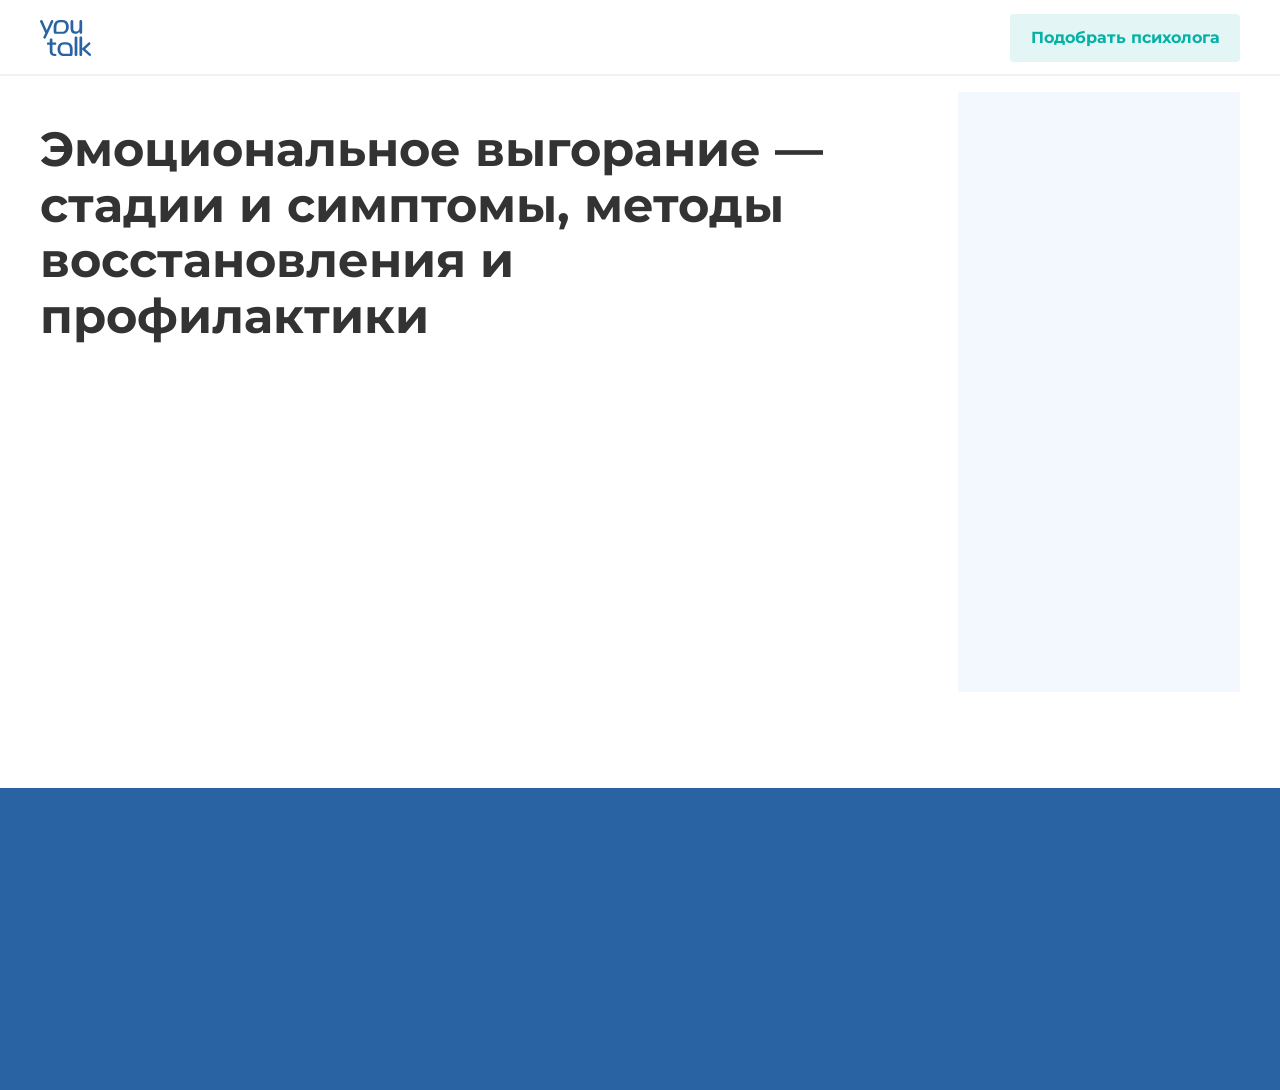
==== article.html @ 7fd9b262 "Готовая адаптивная верстка страницы блога" ====
<!DOCTYPE html>
<html lang="ru">
<head>
    <meta charset="UTF-8">
    <meta name="viewport" content="width=device-width, initial-scale=1.0">
    <title>YouTalk — Статья</title>

    <link rel="preconnect" href="https://fonts.googleapis.com">
    <link rel="preconnect" href="https://fonts.gstatic.com" crossorigin>
    <link href="https://fonts.googleapis.com/css2?family=Montserrat:wght@400;500;600;700;800&display=swap" rel="stylesheet">
    
    <link rel="stylesheet" href="css/style.css">
</head>
<body>
    <header class="header">
        <div class="container header__container">
            <a class="header__logo" href="#">
                <img class="header__logo-image" src="icons/logo.svg">
            </a>

            <nav class="header__nav" aria-label="Основная навигация">
                <!-- Навигация будет позже -->
            </nav>

            <button class="header__button" type="button">
                Подобрать психолога
            </button>
        </div>
    </header>

    <main class="main">
        <div class="container article-page">
            <article class="article">
                <nav class="breadcrumbs" aria-label="Хлебные крошки">
                    <!-- Хлебные крошки будут позже -->
                </nav>

                <h1 class="article__title">
                    Эмоциональное выгорание — стадии и симптомы, методы восстановления и профилактики
                </h1>

                <!-- Основной текст статьи будет позже -->
            </article>

            <aside class="sidebar">
                <!-- Боковые карточки будут позже -->
            </aside>
        </div>
    </main>

    <footer class="footer">
        <div class="container footer__container">
            <!-- Footer будет позже -->
        </div>
    </footer>
</body>
</html>
---- css/style.css ----
* {
    box-sizing: border-box;
}

body {
    margin: 0;
    font-family: "Montserrat", Arial, sans-serif;
    color: #333333;
    background-color: #ffffff;
}

a {
    color: inherit;
    text-decoration: none;
}

button {
    font-family: inherit;
}

.container {
    max-width: 1264px;
    margin: 0 auto;
    padding: 0 32px;
}

.header {
    background-color: #ffffff;
    box-shadow: inset 0 -2px 0 #eff2f2;
}

.header__container {
    min-height: 76px;
    display: flex;
    align-items: center;
    gap: 51px;
}

.header__logo {
    display: flex;
    align-items: center;
    flex-shrink: 0;
}

.header__logo-image {
    display: block;
    width: 51px;
    height: 36px;
}

.header__nav {
    flex-grow: 1;
}

.header__menu {
    display: flex;
    align-items: center;
    gap: 30px;
    margin: 0;
    padding: 0;
    list-style: none;
}

.header__menu-link {
    font-size: 14px;
    font-weight: 500;
    line-height: 1.14;
    color: #333333;
}

.header__menu-link:hover {
    color: #03b2a5;
}

.header__menu-link:focus-visible {
    outline: 2px solid #03b2a5;
    outline-offset: 4px;
}

.header__menu-link--dropdown::after {
    content: "";
    display: inline-block;
    width: 14px;
    height: 14px;
    margin-left: 4px;
    vertical-align: middle;
    background-image: url("../icons/arrow-down.svg");
    background-repeat: no-repeat;
    background-position: center;
    background-size: contain;
}

.header__button {
    width: 230px;
    height: 48px;
    padding: 14px 20px;
    border: none;
    border-radius: 4px;

    font-size: 16px;
    font-weight: 700;
    line-height: 1.25;

    color: #03b2a5;
    background-color: #e3f5f5;
    cursor: pointer;
    flex-shrink: 0;
}

.header__button:hover {
    background-color: #d6f2f2;
}

.header__button:focus-visible {
    outline: 2px solid #03b2a5;
    outline-offset: 4px;
}

.breadcrumbs {
    margin-bottom: 30px;
}

.breadcrumbs__list {
    display: flex;
    align-items: center;
    gap: 8px;
    margin: 0;
    padding: 0;
    list-style: none;
}

.breadcrumbs__item {
    display: flex;
    align-items: center;
    gap: 8px;
}

.breadcrumbs__item:not(:last-child)::after {
    content: "";
    display: inline-block;
    width: 16px;
    height: 16px;
    background-image: url("../icons/chevron-right.svg");
    background-repeat: no-repeat;
    background-position: center;
    background-size: contain;
}

.breadcrumbs__link,
.breadcrumbs__current {
    font-size: 12px;
    font-weight: 400;
    line-height: 18px;
    letter-spacing: 0.25px;
    color: rgba(51, 51, 51, 0.7);
}

.blog {
    padding-top: 16px;
    padding-bottom: 96px;
}

.blog__title {
    margin: 0 0 32px;
    font-size: 48px;
    font-weight: 700;
    line-height: 56px;
    color: #333333;
}

.blog__filters {
    display: flex;
    flex-wrap: wrap;
    gap: 8px;
    margin-bottom: 24px;
}

.blog__filter {
    display: inline-flex;
    align-items: center;
    gap: 4px;

    min-height: 32px;
    padding: 6px 8px;
    border: 1px solid #c1c5cd;
    border-radius: 24px;

    font-size: 14px;
    font-weight: 600;
    line-height: 20px;

    color: #333333;
    background-color: #ffffff;
    cursor: pointer;
}

.blog__filter-icon {
    display: block;
    width: 20px;
    height: 20px;
    flex-shrink: 0;
}

.blog__filter:hover {
    border-color: #03b2a5;
}

.blog__filter:focus-visible {
    outline: 2px solid #03b2a5;
    outline-offset: 2px;
}

.blog__filter--active {
    border-color:  #16c8bb;
    box-shadow: inset 0 0 0 1px #16c8bb;
}

.blog__grid {
    display: grid;
    grid-template-columns: repeat(6, 1fr);
    gap: 24px;
}

.article-card {
    display: flex;
    flex-direction: column;
    overflow: hidden;

    border: 1px solid #dedede;
    border-radius: 16px;

    background-color: #ffffff;
}

.article-card--large {
    grid-column: span 3;
    min-height: 499px;
}

.article-card--small {
    grid-column: span 2;
    min-height: 475px;
}

.article-card__image-wrapper {
    position: relative;
    height: 260px;
    overflow: hidden;
}

.article-card__image {
    display: block;
    width: 100%;
    height: 100%;
    object-fit: cover;
}

.article-card__tags {
    position: absolute;
    top: 8px;
    left: 8px;

    display: flex;
    flex-direction: column;
    align-items: flex-start;
    gap: 8px;
}

.article-card__tag {
    display: inline-flex;
    align-items: center;
    gap: 4px;

    min-height: 32px;
    padding: 6px 8px;
    border: 1px solid #c1c5cd;
    border-radius: 24px;

    font-size: 14px;
    font-weight: 600;
    line-height: 20px;

    color: #333333;
    background-color: rgba(255,255,255,0.7);
}

.article-card__tag:hover {
    border-color: #03b2a5;
}

.article-card__tag:focus-visible {
    outline: 2px solid #03b2a5;
    outline-offset: 2px;
}

.article-card__tag-icon {
    display: block;
    width: 20px;
    height: 20px;
    flex-shrink: 0;
}

.article-card__content {
    display: flex;
    flex-direction: column;
    flex-grow: 1;
    gap: 4px;
    padding: 16px;
}

.article-card__title,
.article-card__author,
.article-card__description {
    margin: 0;
}

.article-card__title {
    font-size: 18px;
    font-weight: 700;
    line-height: 26px;
    letter-spacing: 0;
    color: #333333;
}

.article-card__author {
    font-size: 12px;
    font-weight: 400;
    line-height: 18px;
    letter-spacing: 0.25px;
    color: #494949;
}

.article-card__author-name {
    font-weight: 400;
    letter-spacing: 0.25px;

    color: #494949;
}

.article-card__description {
    font-size: 14px;
    font-weight: 400;
    line-height: 20px;
    letter-spacing: 0;
    color: #333333;
}


.article-card__date {
    margin-top: auto;

    font-size: 12px;
    font-weight: 400;
    line-height: 18px;
    letter-spacing: 0.25px;

    color: #868686;
}

.blog__more-button {
    display: block;
    width: 182px;
    min-height: 48px;
    margin: 56px auto 0;
    padding: 12px 16px;
    border: none;
    border-radius: 4px;

    font-size: 16px;
    font-weight: 700;
    line-height: 24px;

    color: #ffffff;
    background-color: #35b3a9;
    cursor: pointer;
}

.visually-hidden {
    position: absolute;
    width: 1px;
    height: 1px;
    margin: -1px;
    padding: 0;
    overflow: hidden;
    border: 0;
    clip: rect(0 0 0 0);
}

.article-page {
    display: grid;
    grid-template-columns: 1fr 282px;
    gap: 48px;
    padding-top: 16px;
    padding-bottom: 96px;
}

.article__title {
    margin: 30px 0 16px;
    font-size: 48px;
    line-height: 1.16;
}

.sidebar {
    min-height: 600px;
    background-color: #f3f7fe;
}

.footer {
    min-height: 302px;
    background-color: #2963a3;
}

.footer__container {
    padding-top: 40px;
    padding-bottom: 17px;
}

.footer__top {
    display: flex;
    justify-content: space-between;
    align-items: flex-start;

    padding-bottom: 24px;
    border-bottom: 1px solid rgba(157, 157, 157, 0.3);
}

.footer__nav {
    display: grid;
    grid-template-columns: repeat(2, 111px);
    gap: 93px;
    width: 310px;
}

.footer__subscribe {
    width: 486px;
}

.footer__social {
    width: 221px;
    min-height: 122px;
}

.footer__participant {
    display: inline-flex;
    margin-bottom: 40px;
}

.footer__participant-logo {
    display: block;
    width: 221px;
    height: auto;
}

.footer__social-list {
    display: flex;
    align-items: center;
    gap: 16px;

    margin: 0;
    padding: 0;
    list-style: none;
}

.footer__social-link {
    display: flex;
    align-items: center;
    justify-content: center;

    width: 32px;
    height: 32px;
}

.footer__social-link:hover {
    opacity: 0.8;
}

.footer__social-link:focus-visible {
    outline: 2px solid #ffffff;
    outline-offset: 4px;
}

.footer__social-icon {
    display: block;
    width: 32px;
    height: 32px;
}

.footer__menu {
    display: flex;
    flex-direction: column;
    gap: 16px;
    margin: 0;
    padding: 0;
    list-style: none;
}

.footer__menu-link {
    font-size: 16px;
    font-weight: 700;
    line-height: 24px;
    letter-spacing: 0;
    color: #ffffff;
}

.footer__menu-link:hover {
    opacity: 0.8;
}

.footer__subscribe-title {
    max-width: 356px;
    margin: 0 0 8px;

    font-size: 18px;
    font-weight: 700;
    line-height: 26px;
    letter-spacing: 0;

    color: #ffffff;
}

.footer__form {
    display: flex;
    width: 384px;
    margin-bottom: 8px;
}

.footer__input {
    width: 320px;
    height: 48px;
    padding: 14px 16px;
    border: none;
    border-radius: 4px 0 0 4px;

    font-size: 14px;
    font-weight: 400;
    line-height: 20px;

    color: #333333;
    background-color: #ffffff;
}

.footer__input::placeholder {
    color: #9d9d9d;
}

.footer__submit {
    width: 64px;
    height: 48px;
    border: none;
    border-radius: 0 4px 4px 0;

    background-color: #16c8bb;
    background-image: url("../icons/arrow-right.svg");
    background-repeat: no-repeat;
    background-position: center;

    cursor: pointer;
}

.footer__agreement {
    max-width: 486px;
    margin: 0;

    font-size: 12px;
    font-weight: 400;
    line-height: 18px;
    letter-spacing: 0.25px;

    color: rgba(255, 255, 255, 0.7);
}

.footer__bottom {
    display: flex;
    align-items: center;
    gap: 48px;
    padding-top: 16px;
}

.footer__copyright,
.footer__bottom-link {
    margin: 0;

    font-size: 14px;
    font-weight: 400;
    line-height: 20px;
    letter-spacing: 0px;

    color: #FFFFFF;
}

.header__burger {
    display: none;
    width: 40px;
    height: 40px;
    padding: 8px;
    border: none;
    background-color: transparent;
    cursor: pointer;
}

.header__burger-line {
    display: block;
    width: 18px;
    height: 2px;
    margin: 4px auto;
    border-radius: 2px;
    background-color: #03b2a5;
}

@media (max-width: 1024px) {
    .container {
        max-width: 1024px;
    }

    .header__container {
        gap: 32px;
    }

    .header__menu {
        gap: 16px;
    }

    .blog__grid {
        grid-template-columns: repeat(6, minmax(0, 1fr));
    }

    .footer__top {
        justify-content: flex-start;
        gap: 21px;
    }

    .footer__nav {
        width: 247px;
        grid-template-columns: repeat(2, auto);
        gap: 30px;
    }

    .footer__subscribe {
        width: 450px;
    }

    .footer__social {
        width: 221px;
        flex-shrink: 0;
    }
}

@media (max-width: 960px) {
    .container {
        max-width: 768px;
        padding: 0 20px;
    }

    .header__container {
        justify-content: space-between;
    }

    .header__nav,
    .header__button {
        display: none;
    }

    .header__burger {
        display: block;
    }

    .blog {
        padding-bottom: 60px;
    }

    .blog__grid {
        grid-template-columns: repeat(2, minmax(0, 1fr));
    }

    .article-card--large {
        grid-column: span 2;
        min-height: 627px;
    }

    .article-card--large .article-card__image-wrapper {
        height: 404px;
    }

    .article-card--small {
        grid-column: span 1;
        min-height: 446px;
    }

    .article-card--small .article-card__image-wrapper {
        height: 206px;
    }

    .footer__top {
        flex-wrap: wrap;
        justify-content: flex-start;
        gap: 26px 31px;
    }

    .footer__nav {
        width: 247px;
        grid-template-columns: repeat(2, 111px);
        gap: 25px;
    }

    .footer__subscribe {
        width: 450px;
    }

    .footer__social {
        width: 221px;
    }
}

@media (max-width: 414px) {
    .container {
        max-width: 414px;
        padding: 0 20px;
    }

    .header__container {
        min-height: 72px;
    }

    .header__logo-image {
        width: 48px;
        height: auto;
    }

    .blog {
        padding-top: 16px;
        padding-bottom: 59px;
    }

    .breadcrumbs {
        margin-bottom: 32px;
    }

    .blog__title {
        margin-bottom: 24px;
        font-size: 32px;
        line-height: 40px;
    }

    .blog__filters {
        flex-wrap: nowrap;
        overflow-x: auto;
        gap: 8px;
        margin-right: -20px;
        margin-bottom: 16px;
        padding-bottom: 8px;
    }

    .blog__filter {
        flex-shrink: 0;
    }

    .blog__grid {
        grid-template-columns: 1fr;
        gap: 16px;
    }

    .article-card--large,
    .article-card--small {
        grid-column: auto;
        min-height: auto;
    }

    .article-card__image-wrapper,
    .article-card--large .article-card__image-wrapper,
    .article-card--small .article-card__image-wrapper {
        height: 206px;
    }

    .blog__more-button {
        margin-top: 28px;
    }

    .footer__container {
        padding-top: 35px;
        padding-bottom: 37px;
    }

    .footer__top {
        flex-direction: column;
        flex-wrap: nowrap;
        gap: 23px;
        padding-bottom: 20px;
    }

    .footer__nav {
        width: 100%;
        grid-template-columns: repeat(2, 111px);
        gap: 16px 72px;
    }

    .footer__subscribe {
        width: 100%;
    }

    .footer__subscribe-title {
        max-width: 100%;
    }

    .footer__form {
        width: 100%;
    }

    .footer__input {
        width: calc(100% - 64px);
    }

    .footer__social {
        width: 221px;
    }

    .footer__bottom {
        flex-direction: column;
        align-items: flex-start;
        gap: 20px;
        padding-top: 20px;
    }
}

@media (max-width: 320px) {
    .container {
        max-width: 320px;
        padding: 0 16px;
    }

    .header__container {
        min-height: 56px;
    }

    .header__logo-image {
        width: 48px;
    }

    .blog {
        padding-top: 16px;
        padding-bottom: 59px;
    }

    .breadcrumbs {
        margin-bottom: 24px;
    }

    .blog__title {
        margin-bottom: 24px;
        font-size: 24px;
        line-height: 32px;
    }

    .blog__filters {
        margin-right: -16px;
        margin-bottom: 16px;
    }

    .blog__grid {
        gap: 16px;
    }

    .article-card__content {
        padding: 16px;
    }

    .article-card__title {
        font-size: 18px;
        line-height: 26px;
    }

    .footer__container {
        padding-top: 35px;
        padding-bottom: 37px;
    }

    .footer__nav {
        grid-template-columns: repeat(2, 111px);
        gap: 16px 34px;
    }

    .footer__form {
        width: 100%;
    }

    .footer__input {
        width: calc(100% - 64px);
    }

    .footer__bottom {
        gap: 20px;
    }
}
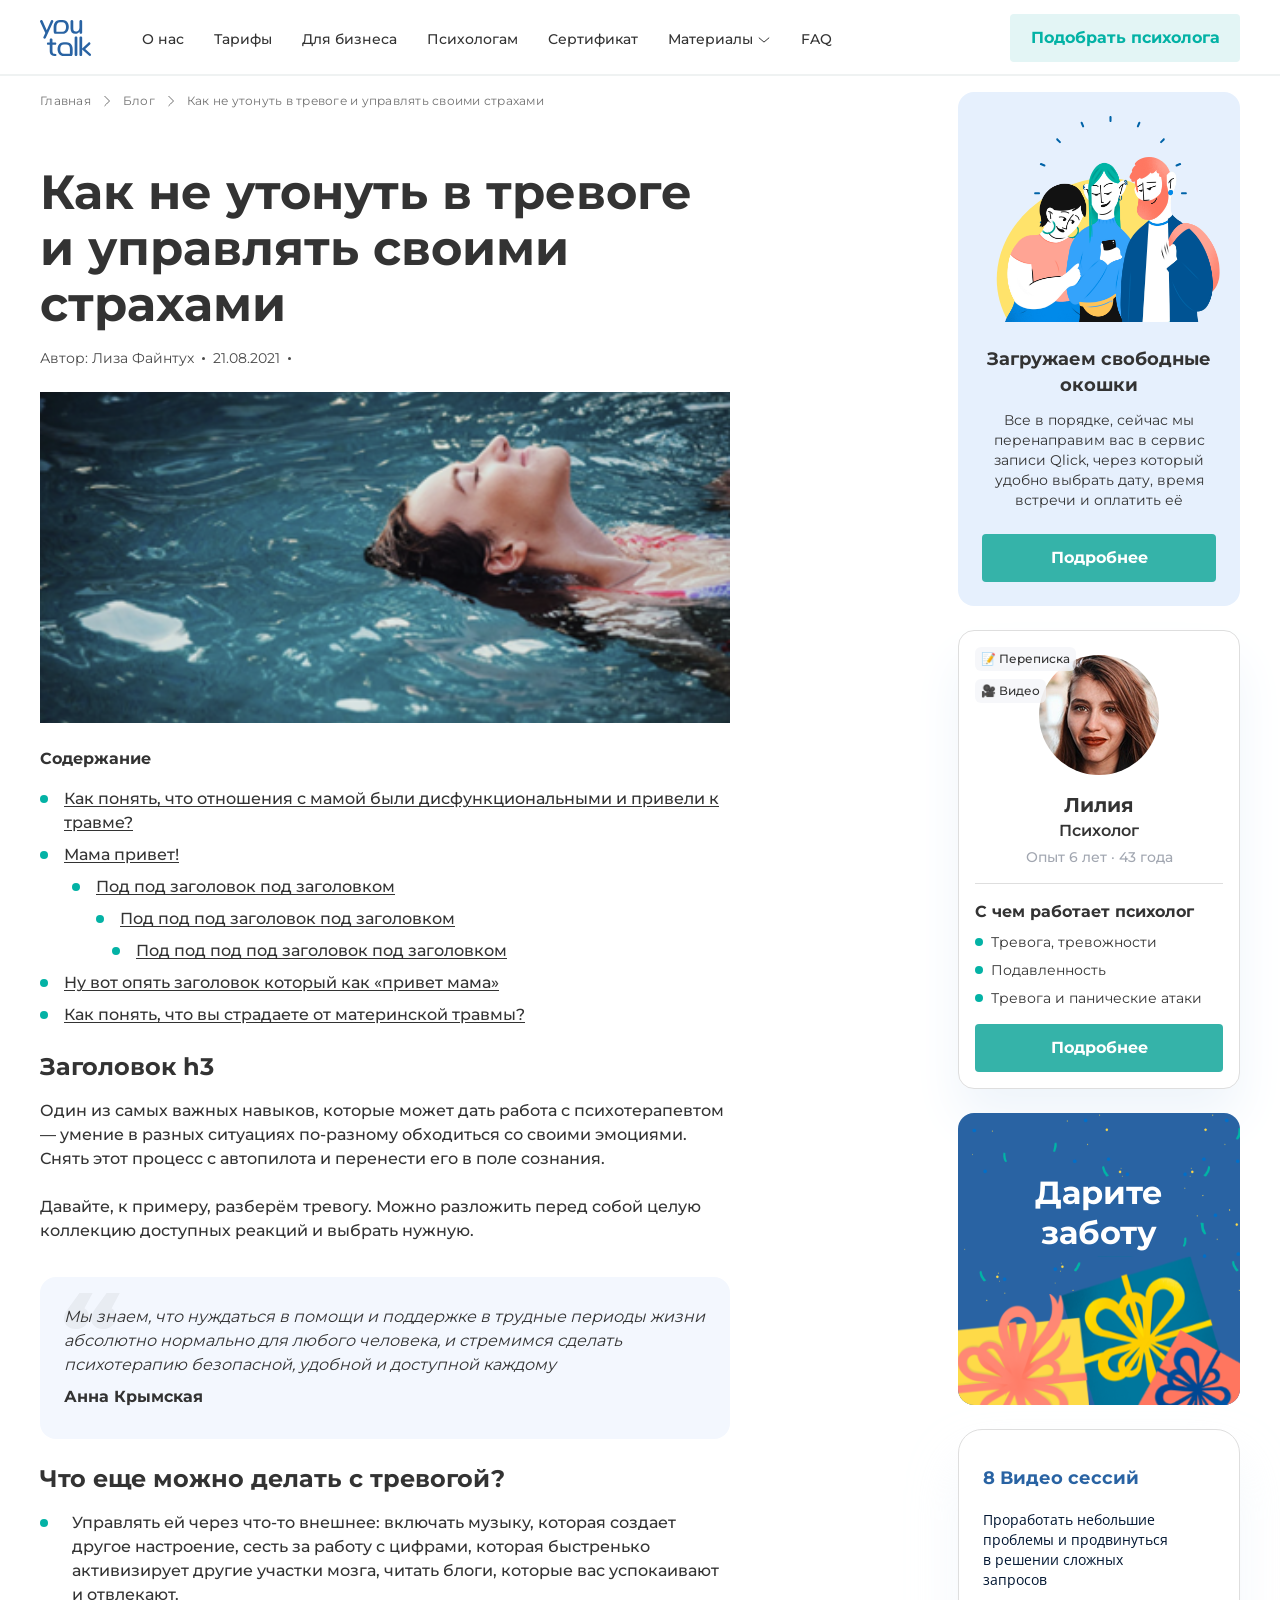
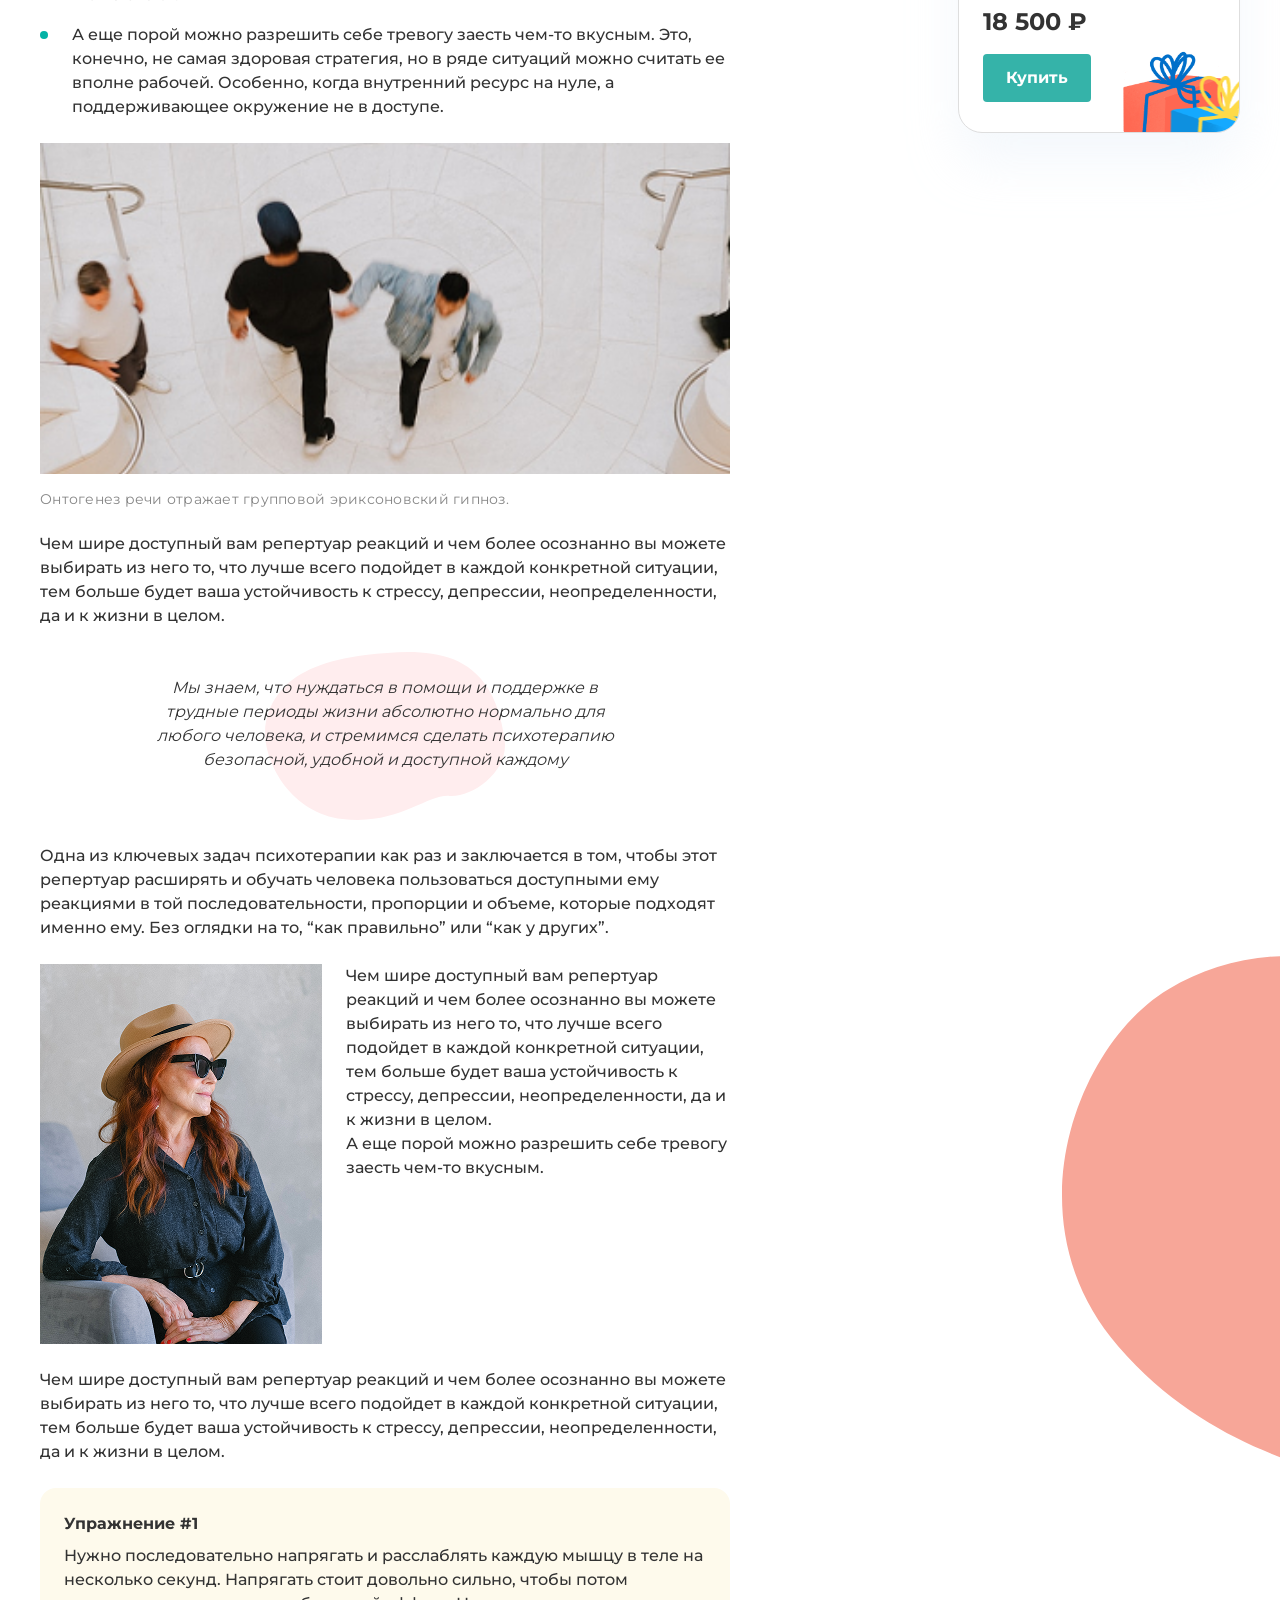
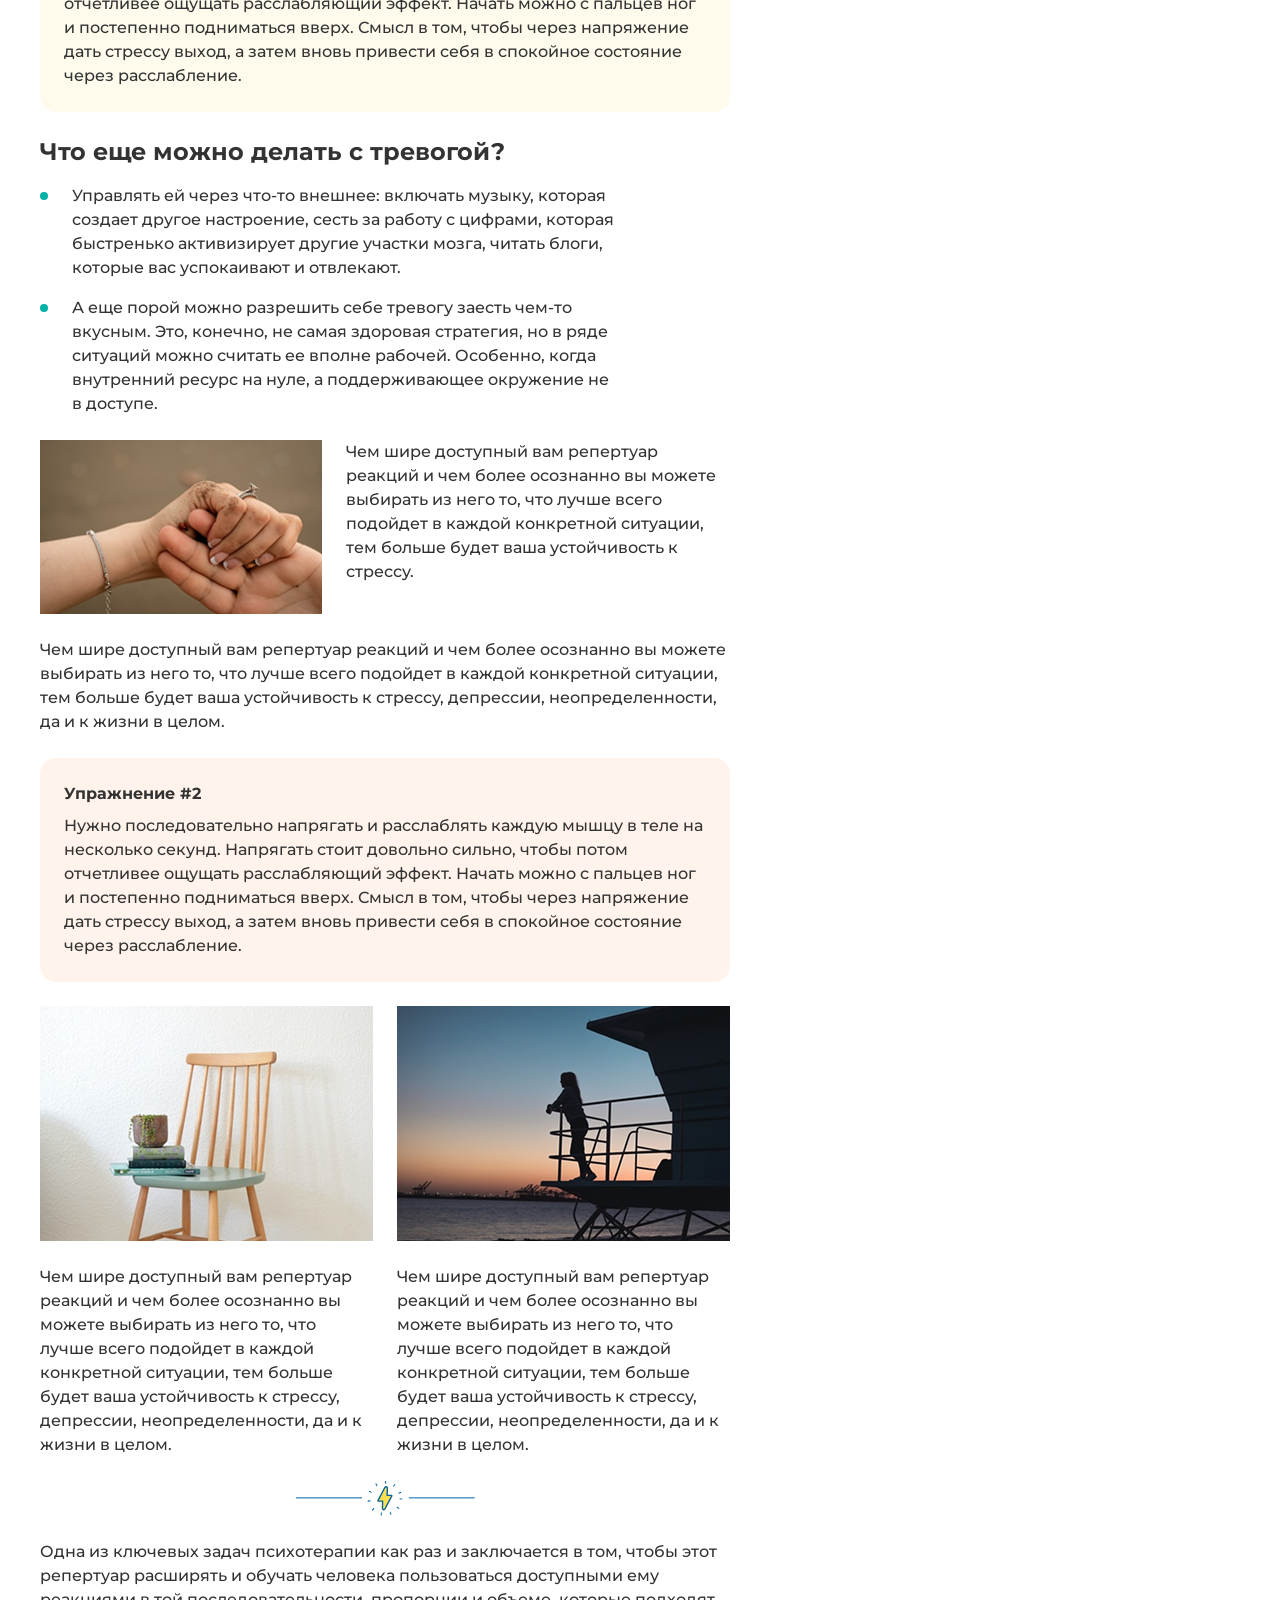
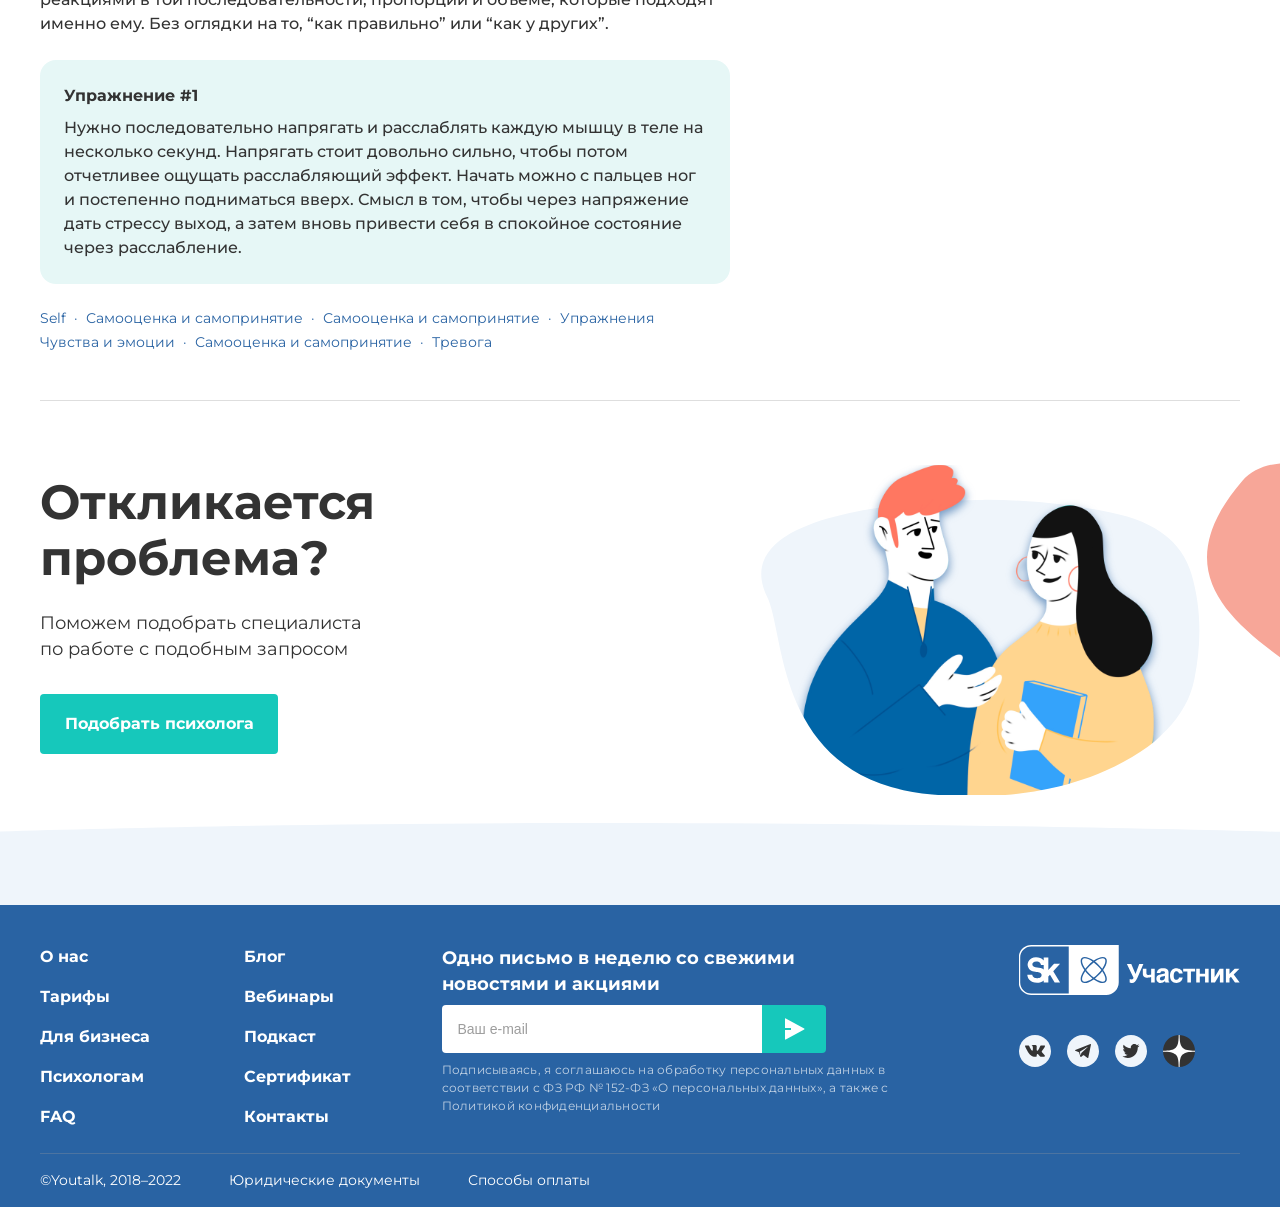
==== commit 108b1384: "Завершена адаптивная верстка блога и статьи" ====
--- a/article.html
+++ b/article.html
@@ -5,52 +5,603 @@
     <meta name="viewport" content="width=device-width, initial-scale=1.0">
     <title>YouTalk — Статья</title>
 
-    <link rel="preconnect" href="https://fonts.googleapis.com">
-    <link rel="preconnect" href="https://fonts.gstatic.com" crossorigin>
-    <link href="https://fonts.googleapis.com/css2?family=Montserrat:wght@400;500;600;700;800&display=swap" rel="stylesheet">
-    
-    <link rel="stylesheet" href="css/style.css">
+    <link rel="stylesheet" href="css/base.css">
+    <link rel="stylesheet" href="css/header.css">
+    <link rel="stylesheet" href="css/article.css">
+    <link rel="stylesheet" href="css/footer.css">
+    <link rel="stylesheet" href="css/adaptive.css">
+    <link rel="stylesheet" href="css/article-adaptive.css">
 </head>
 <body>
     <header class="header">
         <div class="container header__container">
             <a class="header__logo" href="#">
-                <img class="header__logo-image" src="icons/logo.svg">
+                <img class="header__logo-image" src="icons/logo.svg" alt="YouTalk">
             </a>
 
             <nav class="header__nav" aria-label="Основная навигация">
-                <!-- Навигация будет позже -->
+                <ul class="header__menu">
+                    <li class="header__menu-item">
+                        <a class="header__menu-link" href="#">О нас</a>
+                    </li>
+                    <li class="header__menu-item">
+                        <a class="header__menu-link" href="#">Тарифы</a>
+                    </li>
+                    <li class="header__menu-item">
+                        <a class="header__menu-link" href="#">Для бизнеса</a>
+                    </li>
+                    <li class="header__menu-item">
+                        <a class="header__menu-link" href="#">Психологам</a>
+                    </li>
+                    <li class="header__menu-item">
+                        <a class="header__menu-link" href="#">Сертификат</a>
+                    </li>
+                    <li class="header__menu-item">
+                        <a class="header__menu-link header__menu-link--dropdown" href="#">Материалы</a>
+                    </li>
+                    <li class="header__menu-item">
+                        <a class="header__menu-link" href="#">FAQ</a>
+                    </li>
+                </ul>
             </nav>
 
             <button class="header__button" type="button">
                 Подобрать психолога
             </button>
+            <button class="header__burger" type="button" aria-label="Открыть меню">
+                <span class="header__burger-line"></span>
+                <span class="header__burger-line"></span>
+                <span class="header__burger-line"></span>
+            </button>
         </div>
     </header>
 
-    <main class="main">
+    <main class="main article-main">
+        <div class="article-pink-blob article-pink-blob--large" aria-hidden="true"></div>
+        <div class="article-pink-blob article-pink-blob--promo" aria-hidden="true"></div>
+
         <div class="container article-page">
             <article class="article">
                 <nav class="breadcrumbs" aria-label="Хлебные крошки">
-                    <!-- Хлебные крошки будут позже -->
+                    <ol class="breadcrumbs__list">
+                        <li class="breadcrumbs__item">
+                            <a class="breadcrumbs__link" href="#">Главная</a>
+                        </li>
+                        <li class="breadcrumbs__item">
+                            <span class="breadcrumbs__current">Блог</span>
+                        </li>
+                        <li class="breadcrumbs__item">
+                            <span class="breadcrumbs__current">Как не утонуть в тревоге и управлять своими страхами</span>
+                        </li>
+                    </ol>
                 </nav>
 
                 <h1 class="article__title">
-                    Эмоциональное выгорание — стадии и симптомы, методы восстановления и профилактики
+                    Как не утонуть в тревоге и управлять своими страхами
                 </h1>
 
-                <!-- Основной текст статьи будет позже -->
+                <div class="article__meta">
+                    <span>Автор: Лиза Файнтух</span>
+                    <span>21.08.2021</span>
+                    <a class="article__meta-source" href="#">Self</a>
+                </div>
+                
+                <img
+                    class="article__hero-image" 
+                    src="images/swimming-anxiety.png"
+                    alt="Как не утонуть в тревоге"
+                >
+
+                <section class="article-content">
+                    <h2 class="article-content__title">Содержание</h2>
+
+                    <ul class="article-content__list">
+                        <li class="article-content__item">
+                            <a class="article-content__link" href="#">
+                                Как понять, что отношения с мамой были дисфункциональными и привели к травме?
+                            </a>
+                        </li>
+                        <li class="article-content__item">
+                            <a class="article-content__link" href="#">
+                                Мама привет!
+                            </a>
+                        </li>
+                        <li class="article-content__item article-content__item--nested">
+                            <a class="article-content__link" href="#">
+                                Под под заголовок под заголовком
+                            </a>
+                        </li>
+                        <li class="article-content__item article-content__item--nested article-content__item--level-2">
+                            <a class="article-content__link" href="#">
+                                Под под под заголовок под заголовком
+                            </a>
+                        </li>
+                        <li class="article-content__item article-content__item--nested article-content__item--level-3">
+                            <a class="article-content__link" href="#">
+                                Под под под под заголовок под заголовком
+                            </a>
+                        </li>
+                        <li class="article-content__item">
+                            <a class="article-content__link" href="#">
+                                Ну вот опять заголовок который как «привет мама»
+                            </a>
+                        </li>
+                        <li class="article-content__item">
+                            <a class="article-content__link" href="#">
+                                Как понять, что вы страдаете от материнской травмы?
+                            </a>
+                        </li>
+                    </ul>
+                </section>
+
+                <section class="article-section">
+                    <h2 class="article-section__title">Заголовок h3</h2>
+
+                    <p class="article-section__text">
+                        Один из самых важных навыков, которые может дать работа с психотерапевтом — умение в разных ситуациях по-разному обходиться со своими эмоциями. Снять этот процесс с автопилота и перенести его в поле сознания.
+                    </p>
+
+                    <p class="article-section__text">
+                        Давайте, к примеру, разберём тревогу. Можно разложить перед собой целую коллекцию доступных реакций и выбрать нужную.
+                    </p>
+
+                    <blockquote class="article-quote">
+                        <p class="article-quote__text">
+                            Мы знаем, что нуждаться в помощи и поддержке в трудные периоды жизни абсолютно нормально для любого человека, и стремимся сделать психотерапию безопасной, удобной и доступной каждому
+                        </p>
+                        <cite class="article-quote__author">Анна Крымская</cite>
+                    </blockquote>
+                </section>
+
+                <section class="article-section">
+                    <h2 class="article-section__title">Что еще можно делать с тревогой?</h2>
+
+                    <ul class="article-list">
+                        <li class="article-list__item">
+                            Управлять ей через что-то внешнее: включать музыку, которая создает другое настроение,
+                            сесть за работу с цифрами, которая быстренько активизирует другие участки мозга,
+                            читать блоги, которые вас успокаивают и отвлекают.
+                        </li>
+                        <li class="article-list__item">
+                            А еще порой можно разрешить себе тревогу заесть чем-то вкусным. Это, конечно,
+                            не самая здоровая стратегия, но в ряде ситуаций можно считать ее вполне рабочей.
+                            Особенно, когда внутренний ресурс на нуле, а поддерживающее окружение не в доступе.
+                        </li>
+                    </ul>
+
+                    <figure class="article-figure">
+                        <img
+                            class="article-figure__image"
+                            src="images/people-emotions.png"
+                            alt="Люди идут по светлому помещению"
+                        >
+                        <figcaption class="article-figure__caption">
+                            Онтогенез речи отражает групповой эриксоновский гипноз.
+                        </figcaption>
+                    </figure>
+
+                    <p class="article-section__text article-section__text--after-figure">
+                        Чем шире доступный вам репертуар реакций и чем более осознанно вы можете выбирать из него то, что лучше всего подойдет в каждой конкретной ситуации, тем больше будет ваша устойчивость к стрессу, депрессии, неопределенности, да и к жизни в целом.
+                    </p>
+
+                    <blockquote class="article-center-quote">
+                        <p class="article-center-quote__text">
+                            Мы знаем, что нуждаться в помощи и поддержке в трудные периоды жизни абсолютно нормально для любого человека, и стремимся сделать психотерапию безопасной, удобной и доступной каждому
+                        </p>
+                    </blockquote>
+
+                    <p class="article-section__text">
+                        Одна из ключевых задач психотерапии как раз и заключается в том, чтобы этот репертуар расширять и обучать человека пользоваться доступными ему реакциями в той последовательности, пропорции и объеме, которые подходят именно ему. Без оглядки на то, “как правильно” или “как у других”.
+                    </p>
+
+                    <div class="article-image-text">
+                        <img
+                            class="article-image-text__img"
+                            src="./images/woman-anxiety.png"
+                            alt="Женщина сидит облакатившись на подлокотник кресла"
+                        >
+
+                        <div class="article-image-text__content">
+                            <p class="article-image-text__text">
+                                Чем шире доступный вам репертуар реакций и чем более осознанно вы можете выбирать из него то,
+                                что лучше всего подойдет в каждой конкретной ситуации, тем больше будет ваша устойчивость к стрессу,
+                                депрессии, неопределенности, да и к жизни в целом.
+                                <br>
+                                А еще порой можно разрешить себе тревогу заесть чем-то вкусным. 
+                            </p>
+                        </div>
+                   </div>
+
+                   <p class="article-section__text article-section__text--after-image-text">
+                        Чем шире доступный вам репертуар реакций и чем более осознанно вы можете выбирать из него то,
+                        что лучше всего подойдет в каждой конкретной ситуации, тем больше будет ваша устойчивость к стрессу,
+                        депрессии, неопределенности, да и к жизни в целом.
+                    </p>
+
+                    <div class="article-exercise article-exercise--beige">
+                        <h3 class="article-exercise__title">Упражнение #1</h3>
+
+                        <p class="article-exercise__text">
+                            Нужно последовательно напрягать и расслаблять каждую мышцу в теле на несколько секунд.
+                            Напрягать стоит довольно сильно, чтобы потом отчетливее ощущать расслабляющий эффект.
+                            Начать можно с пальцев ног и постепенно подниматься вверх. Смысл в том, чтобы через напряжение
+                            дать стрессу выход, а затем вновь привести себя в спокойное состояние через расслабление.
+                        </p>
+                    </div>
+
+                    <h2 class="article-section__title article-section__title--after-exercise">
+                        Что еще можно делать с тревогой?
+                    </h2>
+
+                    <ul class="article-list article-list--anxiety-actions">
+                        <li class="article-list__item">
+                            Управлять ей через что-то внешнее: включать музыку, которая создает другое настроение,
+                            сесть за работу с цифрами, которая быстренько активизирует другие участки мозга,
+                            читать блоги, которые вас успокаивают и отвлекают.
+                        </li>
+                        <li class="article-list__item">
+                            А еще порой можно разрешить себе тревогу заесть чем-то вкусным. Это, конечно,
+                            не самая здоровая стратегия, но в ряде ситуаций можно считать ее вполне рабочей.
+                            Особенно, когда внутренний ресурс на нуле, а поддерживающее окружение не в доступе.
+                        </li>
+                    </ul>
+
+                    <div class="article-image-text article-image-text--small">
+                        <img
+                            class="article-image-text__img article-image-text__img--small"
+                            src="./images/hands.png"
+                            alt="Руки человека"
+                        >
+
+                        <div class="article-image-text__content">
+                            <p class="article-image-text__text">
+                                Чем шире доступный вам репертуар реакций и чем более осознанно вы можете выбирать из него то,
+                                что лучше всего подойдет в каждой конкретной ситуации, тем больше будет ваша устойчивость к стрессу.
+                            </p>
+                        </div>
+                    </div>
+
+                    <p class="article-section__text article-section__text--after-image-text">
+                        Чем шире доступный вам репертуар реакций и чем более осознанно вы можете выбирать из него то,
+                        что лучше всего подойдет в каждой конкретной ситуации, тем больше будет ваша устойчивость к стрессу,
+                        депрессии, неопределенности, да и к жизни в целом.
+                    </p>
+
+                    <div class="article-exercise article-exercise--orange">
+                        <h3 class="article-exercise__title">Упражнение #2</h3>
+
+                        <p class="article-exercise__text">
+                            Нужно последовательно напрягать и расслаблять каждую мышцу в теле на несколько секунд.
+                            Напрягать стоит довольно сильно, чтобы потом отчетливее ощущать расслабляющий эффект.
+                            Начать можно с пальцев ног и постепенно подниматься вверх. Смысл в том, чтобы через напряжение
+                            дать стрессу выход, а затем вновь привести себя в спокойное состояние через расслабление.
+                        </p>
+                    </div>
+
+                    <div class="article-two-columns">
+                        <div class="article-two-columns__item">
+                            <img
+                                class="article-two-columns__image"
+                                src="./images/chair.png"
+                                alt="Стул у стены"
+                            >
+
+                            <p class="article-two-columns__text">
+                                Чем шире доступный вам репертуар реакций и чем более осознанно вы можете выбирать из него то,
+                                что лучше всего подойдет в каждой конкретной ситуации, тем больше будет ваша устойчивость к стрессу,
+                                депрессии, неопределенности, да и к жизни в целом.
+                            </p>
+                        </div>
+
+                        <div class="article-two-columns__item">
+                            <img
+                                class="article-two-columns__image"
+                                src="./images/person-on-pier.png"
+                                alt="Человек на пирсе"
+                            >
+
+                            <p class="article-two-columns__text">
+                                Чем шире доступный вам репертуар реакций и чем более осознанно вы можете выбирать из него то,
+                                что лучше всего подойдет в каждой конкретной ситуации, тем больше будет ваша устойчивость к стрессу,
+                                депрессии, неопределенности, да и к жизни в целом.
+                            </p>
+                        </div>
+                    </div>
+
+                    <div class="article-divider-icon" aria-hidden="true">
+                        <img
+                            class="article-divider-icon__image"
+                            src="./icons/Group.svg"
+                            alt=""
+                        >
+                    </div>
+
+                    <p class="article-section__text">
+                        Одна из ключевых задач психотерапии как раз и заключается в том, чтобы этот репертуар
+                        расширять и обучать человека пользоваться доступными ему реакциями в той последовательности,
+                        пропорции и объеме, которые подходят именно ему. Без оглядки на то, “как правильно” или
+                        “как у других”.
+                    </p>
+
+                    <div class="article-exercise article-exercise--green">
+                        <h3 class="article-exercise__title">Упражнение #1</h3>
+
+                        <p class="article-exercise__text">
+                            Нужно последовательно напрягать и расслаблять каждую мышцу в теле на несколько секунд.
+                            Напрягать стоит довольно сильно, чтобы потом отчетливее ощущать расслабляющий эффект.
+                            Начать можно с пальцев ног и постепенно подниматься вверх. Смысл в том, чтобы через напряжение
+                            дать стрессу выход, а затем вновь привести себя в спокойное состояние через расслабление.
+                        </p>
+                    </div>
+
+                    <nav class="article-tags" aria-label="Темы статьи">
+                        <a class="article-tags__link" href="#">Self</a>
+                        <span class="article-tags__separator">·</span>
+
+                        <a class="article-tags__link" href="#">Самооценка и самопринятие</a>
+                        <span class="article-tags__separator">·</span>
+
+                        <a class="article-tags__link" href="#">Самооценка и самопринятие</a>
+                        <span class="article-tags__separator">·</span>
+
+                        <a class="article-tags__link" href="#">Упражнения</a>
+
+                        <a class="article-tags__link" href="#">Чувства и эмоции</a>
+                        <span class="article-tags__separator">·</span>
+
+                        <a class="article-tags__link" href="#">Самооценка и самопринятие</a>
+                        <span class="article-tags__separator">·</span>
+
+                        <a class="article-tags__link" href="#">Тревога</a>
+                    </nav>
+                </section>
             </article>
 
             <aside class="sidebar">
-                <!-- Боковые карточки будут позже -->
+                <section class="sidebar-free-card">
+                    <img 
+                        class="sidebar-free-card__image"
+                        src="./icons/sidebar-free-slots.svg" 
+                        alt=""
+                    >
+
+                    <h2 class="sidebar-free-card__title">
+                        Загружаем свободные окошки
+                    </h2>
+
+                    <p class="sidebar-free-card__text">
+                        Все в порядке, сейчас мы перенаправим вас в сервис записи Qlick, через который удобно выбрать дату, время встречи и оплатить её
+                    </p>
+
+                    <a class="sidebar-free-card__button" href="#">
+                        Подробнее
+                    </a>
+                </section>
+                <section class="sidebar-psychologist-card">
+                    <div class="sidebar-psychologist-card__badges">
+                        <span class="sidebar-psychologist-card__badge">📝 Переписка</span>
+                        <span class="sidebar-psychologist-card__badge">🎥 Видео</span>
+                    </div>
+
+                    <img
+                        class="sidebar-psychologist-card__avatar"
+                        src="./images/psychologist-lilia.png"
+                        alt="Психолог Лилия"
+                    >
+
+                    <h2 class="sidebar-psychologist-card__name">Лилия</h2>
+
+                    <p class="sidebar-psychologist-card__role">Психолог</p>
+
+                    <p class="sidebar-psychologist-card__meta">
+                        Опыт 6 лет · 43 года
+                    </p>
+
+                    <div class="sidebar-psychologist-card__divider"></div>
+
+                    <h3 class="sidebar-psychologist-card__subtitle">
+                        С чем работает психолог
+                    </h3>
+
+                    <ul class="sidebar-psychologist-card__list">
+                        <li class="sidebar-psychologist-card__item">Тревога, тревожности</li>
+                        <li class="sidebar-psychologist-card__item">Подавленность</li>
+                        <li class="sidebar-psychologist-card__item">Тревога и панические атаки</li>
+                    </ul>
+
+                    <a class="sidebar-psychologist-card__button" href="#">
+                        Подробнее
+                    </a>
+                </section>
+                <section class="sidebar-care-card">
+                    <img
+                        class="sidebar-care-card__confetti"
+                        src="./icons/congratulation.svg"
+                        alt=""
+                    >
+
+                    <h2 class="sidebar-care-card__title">
+                        Дарите заботу
+                    </h2>
+
+                    <img
+                        class="sidebar-care-card__gifts sidebar-care-card__gifts--center"
+                        src="./icons/gift-center.svg"
+                        alt=""
+                    >
+                    
+                    <img
+                        class="sidebar-care-card__gifts sidebar-care-card__gifts--left"
+                        src="./icons/gift-left.svg"
+                        alt=""
+                    >
+                    
+                    <img
+                        class="sidebar-care-card__gifts sidebar-care-card__gifts--right"
+                        src="./icons/gift-right.svg"
+                        alt=""
+                    >
+                </section>
+
+                <section class="sidebar-video-card">
+                    <div class="sidebar-video-card__content">
+                        <h2 class="sidebar-video-card__title">
+                            8 Видео сессий
+                        </h2>
+
+                        <p class="sidebar-video-card__text">
+                            Проработать небольшие проблемы и продвинуться в решении сложных запросов
+                        </p>
+
+                        <p class="sidebar-video-card__price">
+                            18 500 ₽
+                        </p>
+
+                        <a class="sidebar-video-card__button" href="#">
+                            Купить
+                        </a>
+                    </div>
+
+                    <div class="sidebar-video-card__decor" aria-hidden="true">
+                        <img
+                            class="sidebar-video-card__gift sidebar-video-card__gift--left"
+                            src="./icons/sidebar-video-gift-left.svg"
+                            alt=""
+                        >
+
+                        <img
+                            class="sidebar-video-card__gift sidebar-video-card__gift--right"
+                            src="./icons/sidebar-video-gift-right.svg"
+                            alt=""
+                        >
+                    </div>
+                </section>
+
             </aside>
+
+            <hr class="article-bottom-divider">
+
+            <section class="article-promo">
+                <div class="article-promo__content">
+                    <h2 class="article-promo__title">
+                        Откликается проблема?
+                    </h2>
+
+                    <p class="article-promo__text">
+                        Поможем подобрать специалиста по работе с подобным запросом
+                    </p>
+
+                    <button class="article-promo__button" type="button">
+                        Подобрать психолога
+                    </button>
+                </div>
+
+                <img
+                    class="article-promo__image"
+                    src="./icons/article-promo.svg"
+                    alt=""
+                >
+            </section>
+
         </div>
     </main>
 
+    <div class="footer-wave" aria-hidden="true"></div>
+
     <footer class="footer">
         <div class="container footer__container">
-            <!-- Footer будет позже -->
+            <div class="footer__top">
+                <nav class="footer__nav" aria-label="Навигация в подвале">
+                    <ul class="footer__menu">
+                        <li class="footer__menu-item">
+                            <a class="footer__menu-link" href="#">О нас</a>
+                        </li>
+                        <li class="footer__menu-item">
+                            <a class="footer__menu-link" href="#">Тарифы</a>
+                        </li>
+                        <li class="footer__menu-item">
+                            <a class="footer__menu-link" href="#">Для бизнеса</a>
+                        </li>
+                        <li class="footer__menu-item">
+                            <a class="footer__menu-link" href="#">Психологам</a>
+                        </li>
+                        <li class="footer__menu-item">
+                            <a class="footer__menu-link" href="#">FAQ</a>
+                        </li>
+                    </ul>
+
+                    <ul class="footer__menu">
+                        <li class="footer__menu-item">
+                            <a class="footer__menu-link" href="#">Блог</a>
+                        </li>
+                        <li class="footer__menu-item">
+                            <a class="footer__menu-link" href="#">Вебинары</a>
+                        </li>
+                        <li class="footer__menu-item">
+                            <a class="footer__menu-link" href="#">Подкаст</a>
+                        </li>
+                        <li class="footer__menu-item">
+                            <a class="footer__menu-link" href="#">Сертификат</a>
+                        </li>
+                        <li class="footer__menu-item">
+                            <a class="footer__menu-link" href="#">Контакты</a>
+                        </li>
+                    </ul>
+                </nav>
+
+                <div class="footer__subscribe">
+                    <h2 class="footer__subscribe-title">
+                        Одно письмо в неделю со свежими новостями и акциями
+                    </h2>
+
+                    <form class="footer__form" action="#" method="post">
+                        <label class="visually-hidden" for="footer-email">
+                            Email
+                        </label>
+                        <input class="footer__input" id="footer-email" type="email" name="email" placeholder="Ваш e-mail">
+                        <button class="footer__submit" type="submit" aria-label="Подписаться"></button>
+                    </form>
+
+                    <p class="footer__agreement">
+                        Подписываясь, я соглашаюсь на обработку персональных данных в соответствии с ФЗ РФ № 152-ФЗ «О персональных данных», а также с Политикой конфиденциальности
+                    </p>
+                </div>
+
+                <div class="footer__social">
+                    <a class="footer__participant" href="#" aria-label="Участник Сколково">
+                        <img class="footer__participant-logo" src="icons/sk-participant.svg" alt="">
+                    </a>
+
+                    <ul class="footer__social-list">
+                        <li class="footer__social-item">
+                            <a class="footer__social-link" href="#" aria-label="ВКонтакте">
+                                <img class="footer__social-icon" src="icons/vk.svg" alt="">
+                            </a>
+                        </li>
+                        <li class="footer__social-item">
+                            <a class="footer__social-link" href="#" aria-label="Telegram">
+                                <img class="footer__social-icon" src="icons/telegram.svg" alt="">
+                            </a>
+                        </li>
+                        <li class="footer__social-item">
+                            <a class="footer__social-link" href="#" aria-label="Twitter">
+                                <img class="footer__social-icon" src="icons/twitter.svg" alt="">
+                            </a>
+                        </li>
+                        <li class="footer__social-item">
+                            <a class="footer__social-link" href="#" aria-label="Дзен">
+                                <img class="footer__social-icon" src="icons/dzen.svg" alt="">
+                            </a>
+                        </li>
+                    </ul>
+                </div>
+            </div>
+
+            <div class="footer__bottom">
+                <p class="footer__copyright">©Youtalk, 2018–2022</p>
+                <a class="footer__bottom-link" href="#">Юридические документы</a>
+                <a class="footer__bottom-link" href="#">Способы оплаты</a>
+            </div>
         </div>
     </footer>
 </body>
--- a/css/base.css
+++ b/css/base.css
@@ -0,0 +1,131 @@
+@font-face {
+    font-family: "Montserrat";
+    src: url("../fonts/Montserrat-Regular.ttf") format("truetype");
+    font-weight: 400;
+    font-style: normal;
+    font-display: swap;
+}
+
+@font-face {
+    font-family: "Montserrat";
+    src: url("../fonts/Montserrat-Medium.ttf") format("truetype");
+    font-weight: 500;
+    font-style: normal;
+    font-display: swap;
+}
+
+@font-face {
+    font-family: "Montserrat";
+    src: url("../fonts/Montserrat-SemiBold.ttf") format("truetype");
+    font-weight: 600;
+    font-style: normal;
+    font-display: swap;
+}
+
+@font-face {
+    font-family: "Montserrat";
+    src: url("../fonts/Montserrat-Bold.ttf") format("truetype");
+    font-weight: 700;
+    font-style: normal;
+    font-display: swap;
+}
+
+@font-face {
+    font-family: "Montserrat";
+    src: url("../fonts/Montserrat-ExtraBold.ttf") format("truetype");
+    font-weight: 800;
+    font-style: normal;
+    font-display: swap;
+}
+
+@font-face {
+    font-family: "Open Sans";
+    src: url("../fonts/OpenSans-Regular.ttf") format("truetype");
+    font-weight: 400;
+    font-style: normal;
+    font-display: swap;
+}
+
+@font-face {
+    font-family: "Open Sans";
+    src: url("../fonts/OpenSans-Regular.ttf");
+    font-weight: 400;
+    font-style: normal;
+    font-display: swap;
+}
+
+* {
+    box-sizing: border-box;
+}
+
+body {
+    margin: 0;
+    font-family: "Montserrat", Arial, sans-serif;
+    color: #333333;
+    background-color: #ffffff;
+}
+
+a {
+    color: inherit;
+    text-decoration: none;
+}
+
+button {
+    font-family: inherit;
+}
+
+.container {
+    max-width: 1264px;
+    margin: 0 auto;
+    padding: 0 32px;
+}
+
+.visually-hidden {
+    position: absolute;
+    width: 1px;
+    height: 1px;
+    margin: -1px;
+    padding: 0;
+    overflow: hidden;
+    border: 0;
+    clip: rect(0 0 0 0);
+}
+
+.breadcrumbs {
+    margin-bottom: 30px;
+}
+
+.breadcrumbs__list {
+    display: flex;
+    align-items: center;
+    gap: 8px;
+    margin: 0;
+    padding: 0;
+    list-style: none;
+}
+
+.breadcrumbs__item {
+    display: flex;
+    align-items: center;
+    gap: 8px;
+}
+
+.breadcrumbs__item:not(:last-child)::after {
+    content: "";
+    display: inline-block;
+    width: 16px;
+    height: 16px;
+    background-image: url("../icons/chevron-right.svg");
+    background-repeat: no-repeat;
+    background-position: center;
+    background-size: contain;
+}
+
+.breadcrumbs__link,
+.breadcrumbs__current {
+    font-size: 12px;
+    font-weight: 400;
+    line-height: 18px;
+    letter-spacing: 0.25px;
+    color: rgba(51, 51, 51, 0.7);
+}
--- a/css/header.css
+++ b/css/header.css
@@ -0,0 +1,110 @@
+.header {
+    background-color: #ffffff;
+    box-shadow: inset 0 -2px 0 #eff2f2;
+}
+
+.header__container {
+    min-height: 76px;
+    display: flex;
+    align-items: center;
+    gap: 51px;
+}
+
+.header__logo {
+    display: flex;
+    align-items: center;
+    flex-shrink: 0;
+}
+
+.header__logo-image {
+    display: block;
+    width: 51px;
+    height: 36px;
+}
+
+.header__nav {
+    flex-grow: 1;
+}
+
+.header__menu {
+    display: flex;
+    align-items: center;
+    gap: 30px;
+    margin: 0;
+    padding: 0;
+    list-style: none;
+}
+
+.header__menu-link {
+    font-size: 14px;
+    font-weight: 500;
+    line-height: 1.14;
+    color: #333333;
+}
+
+.header__menu-link:hover {
+    color: #03b2a5;
+}
+
+.header__menu-link:focus-visible {
+    outline: 2px solid #03b2a5;
+    outline-offset: 4px;
+}
+
+.header__menu-link--dropdown::after {
+    content: "";
+    display: inline-block;
+    width: 14px;
+    height: 14px;
+    margin-left: 4px;
+    vertical-align: middle;
+    background-image: url("../icons/arrow-down.svg");
+    background-repeat: no-repeat;
+    background-position: center;
+    background-size: contain;
+}
+
+.header__button {
+    width: 230px;
+    height: 48px;
+    padding: 14px 20px;
+    border: none;
+    border-radius: 4px;
+
+    font-size: 16px;
+    font-weight: 700;
+    line-height: 1.25;
+
+    color: #03b2a5;
+    background-color: #e3f5f5;
+    cursor: pointer;
+    flex-shrink: 0;
+}
+
+.header__button:hover {
+    background-color: #d6f2f2;
+}
+
+.header__button:focus-visible {
+    outline: 2px solid #03b2a5;
+    outline-offset: 4px;
+}
+
+.header__burger {
+    display: none;
+    width: 40px;
+    height: 40px;
+    padding: 8px;
+    border: none;
+    background-color: transparent;
+    cursor: pointer;
+}
+
+.header__burger-line {
+    display: block;
+    width: 18px;
+    height: 2px;
+    margin: 4px auto;
+    border-radius: 2px;
+    background-color: #03b2a5;
+}
--- a/css/article.css
+++ b/css/article.css
@@ -0,0 +1,1019 @@
+.article-main {
+    position: relative;
+    overflow: hidden;
+}
+
+.article-pink-blob {
+    position: absolute;
+    z-index: 0;
+
+    background-repeat: no-repeat;
+    background-size: contain;
+    background-position: center;
+
+    pointer-events: none;
+}
+
+.article-pink-blob--large {
+    top: 2480px;
+    right: 0;
+
+    width: 218px;
+    height: 606px;
+
+    background-image: url("../icons/article-pink-blob-large.svg");
+}
+
+.article-pink-blob--promo {
+    right: 0;
+    bottom: 120px;
+
+    width: 73px;
+    height: 240px;
+
+    background-image: url("../icons/article-pink-blob-small.svg");
+}
+
+.article-page {
+    position: relative;
+    z-index: 1;
+
+    display: grid;
+    grid-template-columns: 690px 282px;
+    column-gap: 228px;
+    row-gap: 0;
+    padding-top: 16px;
+    padding-bottom: 18px;
+}
+
+.article__title {
+    margin: 54px 0 16px;
+
+    font-size: 48px;
+    font-weight: 700;
+    line-height: 56px;
+
+    color: #333333;
+}
+
+.article__meta {
+    display: flex;
+    align-items: center;
+    gap: 8px;
+
+    margin-bottom: 24px;
+
+    font-size: 14px;
+    font-weight: 400;
+    line-height: 20px;
+
+    color: #494949;
+}
+
+.article__meta span:not(:last-child)::after {
+    content: "";
+
+    display: inline-block;
+    width: 3px;
+    height: 3px;
+
+    margin-left: 8px;
+
+    border-radius: 50%;
+    background-color: #494949;
+
+    vertical-align: middle;
+    transform: translateY(-1px);
+}
+
+.article__meta-source {
+    display: none;
+
+    font-size: 14px;
+    font-weight: 400;
+    line-height: 20px;
+
+    color: #2963a3;
+    text-decoration: none;
+}
+
+.article__hero-image {
+    display: block;
+    width: 100%;
+    height: 331px;
+    object-fit: cover;
+}
+
+.article-content {
+    margin-top: 24px;
+    margin-bottom: 24px;
+}
+
+.article-content__title {
+    margin: 0 0 16px;
+
+    font-size: 16px;
+    font-weight: 700;
+    line-height: 24px;
+
+    color: #333333;
+}
+
+.article-content__list {
+    margin: 0;
+    padding: 0;
+
+    list-style: none;
+}
+
+.article-content__item {
+    position: relative;
+
+    margin-bottom: 8px;
+    padding-left: 24px;
+}
+
+.article-content__item::before {
+    content: "";
+
+    position: absolute;
+    top: 8px;
+    left: 0;
+
+    width: 8px;
+    height: 8px;
+
+    border-radius: 50%;
+    background-color: #03b2a5;
+}
+
+.article-content__link {
+    font-size: 16px;
+    font-weight: 500;
+    line-height: 24px;
+
+    color: #333333;
+    text-decoration: underline;
+    text-underline-offset: 2px;
+}
+
+.article-content__item--nested {
+    margin-left: 32px;
+}
+
+.article-content__item--level-2 {
+    margin-left: 56px;
+}
+
+.article-content__item--level-3 {
+    margin-left: 72px;
+}
+
+.article-section {
+    margin-bottom: 24px;
+}
+
+.article-section__title {
+    margin: 0 0 16px;
+
+    font-size: 24px;
+    font-weight: 700;
+    line-height: 32px;
+    letter-spacing: 0;
+
+    color: #333333;
+}
+
+.article-section__text {
+    margin: 0 0 24px;
+
+    font-size: 16px;
+    font-weight: 500;
+    line-height: 24px;
+
+    color: #333333;
+}
+
+.article-section__text--after-figure {
+    margin-top: 24px;
+}
+
+.article-quote {
+    position: relative;
+
+    box-sizing: border-box;
+    min-height: 162px;
+    margin: 34px 0 0;
+    padding: 28px 24px 16px 24px;
+
+    border-radius: 16px;
+    background-color: #f3f7fe;
+}
+
+.article-quote::before {
+    content: "";
+
+    position: absolute;
+    top: 16px;
+    left: 24px;
+    z-index: 0;
+
+    width: 56px;
+    height: 36px;
+
+    background-image: url("../icons/quote-mark.svg");
+    background-repeat: no-repeat;
+    background-position: center;
+    background-size: contain;
+
+    pointer-events: none;
+}
+
+.article-quote__text {
+    position: relative;
+    z-index: 1;
+
+    margin: 0 0 8px;
+
+    font-size: 16px;
+    font-style: italic;
+    font-weight: 400;
+    line-height: 24px;
+    letter-spacing: 0;
+
+    color: #333333;
+}
+
+.article-quote__author {
+    position: relative;
+    z-index: 1;
+
+    display: block;
+
+    font-size: 16px;
+    font-style: normal;
+    font-weight: 700;
+    line-height: 24px;
+
+    color: #333333;
+}
+
+.article-center-quote {
+    position: relative;
+
+    margin: 24px 0;
+    padding: 24px 104px 48px;
+
+    text-align: center;
+}
+
+.article-center-quote::before {
+    content: "";
+
+    position: absolute;
+    top: 0;
+    left: 50%;
+
+    width: 240px;
+    height: 168px;
+
+    background-image: url("../icons/quote-blob.svg");
+    background-repeat: no-repeat;
+    background-position: center;
+    background-size: contain;
+
+    transform: translateX(-50%);
+    z-index: 0;
+}
+
+.article-list {
+    margin: 0 0 24px;
+    padding: 0;
+
+    list-style: none;
+}
+
+.article-list__item {
+    position: relative;
+
+    margin-bottom: 16px;
+    padding-left: 32px;
+
+    font-size: 16px;
+    font-weight: 500;
+    line-height: 24px;
+
+    color: #333333;
+    list-style: none;
+}
+
+.article-list__item:last-child {
+    margin-bottom: 0;
+}
+
+.article-list__item::before {
+    content: "";
+
+    position: absolute;
+    top: 8px;
+    left: 0;
+
+    width: 8px;
+    height: 8px;
+
+    border-radius: 50%;
+    background-color: #03b2a5;
+}
+
+.article-list--anxiety-actions .article-list__item {
+    max-width: 582px;
+}
+
+.article-center-quote__text {
+    position: relative;
+    z-index: 1;
+
+    margin: 0;
+
+    font-size: 16px;
+    font-style: italic;
+    font-weight: 400;
+    line-height: 24px;
+    text-align: center;
+
+    color: #333333;
+}
+
+.article-image-text {
+    display: flex;
+    gap: 24px;
+    margin-top: 24px;
+}
+
+.article-image-text__img {
+    width: 282px;
+    height: 380px;
+    object-fit: cover;
+    flex-shrink: 0;
+}
+
+.article-image-text__content {
+    flex: 1;
+    min-width: 0;
+}
+
+.article-image-text__text {
+    margin: 0;
+
+    font-size: 16px;
+    font-weight: 500;
+    line-height: 24px;
+    letter-spacing: 0;
+    color: #333333;
+}
+
+.article-section__text--after-image-text {
+    margin-top: 24px;
+}
+
+.article-exercise {
+    padding: 24px;
+
+    border-radius: 16px;
+}
+
+.article-exercise--beige {
+    background-color: #fefaec;
+}
+
+.article-exercise__title {
+    margin: 0 0 8px;
+
+    font-size: 16px;
+    font-weight: 700;
+    line-height: 24px;
+
+    color: #333333;
+}
+
+.article-exercise__text {
+    margin: 0;
+
+    font-size: 16px;
+    font-weight: 500;
+    line-height: 24px;
+
+    color: #333333;
+}
+
+.article-section__title--after-exercise {
+    margin-top: 24px;
+}
+
+.article-image-text--small {
+    margin-top: 24px;
+}
+
+.article-image-text__img--small {
+    width: 282px;
+    height: 174px;
+}
+
+.article-exercise--orange {
+    background-color: #fff3eb;
+}
+
+.article-two-columns {
+    display: flex;
+    gap: 24px;
+
+    margin-top: 24px;
+}
+
+.article-two-columns__item {
+    width: calc((100% - 24px) / 2);
+}
+
+.article-two-columns__image {
+    display: block;
+
+    width: 100%;
+    height: 235px;
+    object-fit: cover;
+}
+
+.article-two-columns__text {
+    margin: 24px 0 0;
+
+    font-size: 16px;
+    font-weight: 500;
+    line-height: 24px;
+
+    color: #333333;
+}
+
+.article-figure {
+    margin: 24px 0 0;
+}
+
+.article-divider-icon {
+    display: flex;
+    justify-content: center;
+
+    margin: 24px 0;
+}
+
+.article-divider-icon__image {
+    display: block;
+    width: 179px;
+    height: 35px;
+}
+
+.article-tags {
+    display: flex;
+    flex-wrap: wrap;
+    gap: 4px 8px;
+
+    margin-top: 24px;
+}
+
+.article-tags__link,
+.article-tags__separator {
+    font-size: 14px;
+    font-weight: 400;
+    line-height: 20px;
+
+    color: #2963a3;
+}
+
+.article-tags__link {
+    text-decoration: none;
+}
+
+.article-bottom-divider {
+    grid-column: 1 / -1;
+
+    width: 100%;
+    margin: 24px 0 48px;
+
+    border: none;
+    border-top: 1px solid #dedede;
+}
+
+.article-figure__image {
+    display: block;
+    width: 100%;
+    height: 331px;
+    object-fit: cover;
+}
+
+.article-exercise--green {
+    background-color: #e6f7f6;
+}
+
+.article-promo {
+    grid-column: 1 / -1;
+
+    position: relative;
+
+    display: flex;
+    align-items: center;
+    justify-content: space-between;
+
+    margin-bottom: 26px;
+}
+
+.article-promo__content {
+    width: 348px;
+}
+
+.article-promo__title {
+    margin: 0 0 24px;
+
+    font-size: 48px;
+    font-weight: 700;
+    line-height: 56px;
+    letter-spacing: 0;
+
+    color: #333333;
+}
+
+.article-promo__text {
+    margin: 0 0 32px;
+
+    font-size: 18px;
+    font-weight: 400;
+    line-height: 26px;
+    letter-spacing: 0;
+
+    color: #333333;
+}
+
+.article-promo__button {
+    display: flex;
+    align-items: center;
+    justify-content: center;
+
+    min-width: 238px;
+    min-height: 60px;
+    padding: 20px 24px;
+
+    border: none;
+    border-radius: 4px;
+    background-color: #16c8bb;
+
+    font-family: inherit;
+    font-size: 16px;
+    font-weight: 700;
+    line-height: 100%;
+    letter-spacing: 0;
+    color: #ffffff;
+
+    cursor: pointer;
+}
+
+.article-promo__image {
+    display: block;
+
+    width: 520px;
+    height: auto;
+
+    transform: translateY(16px);
+}
+
+.article-figure__caption {
+    margin: 16px 0 0;
+
+    font-size: 14px;
+    font-weight: 400;
+    line-height: 130%;
+    letter-spacing: 0.25px;
+
+    color: #868686;
+}
+
+.footer-wave {
+    height: 82px;
+
+    background-image: url("../icons/footer-bg-wave.svg");
+    background-repeat: no-repeat;
+    background-position: center bottom;
+    background-size: 1440px auto;
+}
+
+.sidebar {
+    display: flex;
+    flex-direction: column;
+    gap: 24px;
+}
+
+.sidebar-free-card {
+    width: 282px;
+    padding: 24px;
+
+    border-radius: 16px;
+    background-color: #e6f0fd;
+}
+
+.sidebar-free-card__image {
+    display: block;
+    
+    width: 257px;
+    height: 206px;
+    margin: 0 auto 24px;
+
+    object-fit: contain;
+}
+
+.sidebar-free-card__title {
+    margin: 0 0 12px;
+
+    font-size: 18px;
+    font-weight: 700;
+    line-height: 26px;
+    text-align: center;
+    letter-spacing: 0px;
+
+
+    color: #333333;
+}
+
+.sidebar-free-card__text {
+    margin: 0 0 24px;
+
+    font-size: 14px;
+    font-weight: 400;
+    line-height: 20px;
+    text-align: center;
+    letter-spacing: 0px;
+
+    color: #333333;
+}
+
+.sidebar-free-card__button {
+    display: flex;
+    align-items: center;
+    justify-content: center;
+
+    width: 100%;
+    min-height: 48px;
+    padding: 12px 16px;
+
+    border-radius: 4px;
+    background-color: #35b3a9;
+
+    font-size: 16px;
+    font-weight: 700;
+    line-height: 24px;
+    letter-spacing: 0;
+
+    color: #ffffff;
+}
+
+.sidebar-psychologist-card {
+    position: relative;
+
+    box-sizing: border-box;
+    width: 282px;
+    padding: 16px;
+
+    border: 1px solid #dedede;
+    border-radius: 16px;
+    background-color: #ffffff;
+     box-shadow: 0 30px 50px #eff5fb;
+}
+
+.sidebar-psychologist-card__badges {
+    position: absolute;
+    top: 16px;
+    left: 16px;
+
+    display: flex;
+    flex-direction: column;
+    align-items: flex-start;
+    gap: 8px;
+}
+
+.sidebar-psychologist-card__badge {
+    padding: 3px 6px;
+
+    border-radius: 6px;
+    background-color: rgba(243, 244, 248, 0.7);
+
+    font-size: 12px;
+    font-weight: 500;
+    line-height: 18px;
+
+    color: #333333;
+
+    cursor: default;
+    transition: transform 0.2s ease, background-color 0.2s ease;
+}
+
+.sidebar-psychologist-card__badge:hover {
+    transform: translateY(-2px);
+    background-color: rgba(243, 244, 248, 1);
+    box-shadow: 0 4px 10px rgba(0, 0, 0, 0.08);
+}
+
+.sidebar-psychologist-card__avatar {
+    display: block;
+
+    width: 120px;
+    height: 120px;
+    margin: 8px auto 16px;
+
+    border-radius: 50%;
+    object-fit: cover;
+}
+
+.sidebar-psychologist-card__name {
+    margin: 0;
+
+    font-size: 20px;
+    font-weight: 700;
+    line-height: 28px;
+    text-align: center;
+
+    color: #333333;
+}
+
+.sidebar-psychologist-card__role {
+    margin: 0 0 4px;
+
+    font-size: 16px;
+    font-weight: 600;
+    line-height: 24px;
+    text-align: center;
+
+    color: #333333;
+}
+
+.sidebar-psychologist-card__meta {
+    margin: 0;
+
+    font-size: 14px;
+    font-weight: 500;
+    line-height: 20px;
+    text-align: center;
+
+    color: #a2a7b1;
+}
+
+.sidebar-psychologist-card__divider {
+    height: 1px;
+    margin: 16px 0;
+
+    background-color: #dedede;
+}
+
+.sidebar-psychologist-card__subtitle {
+    margin: 0 0 8px;
+
+    font-size: 16px;
+    font-weight: 700;
+    line-height: 24px;
+
+    color: #333333;
+}
+
+.sidebar-psychologist-card__list {
+    margin: 0 0 16px;
+    padding: 0;
+
+    list-style: none;
+}
+
+.sidebar-psychologist-card__item {
+    position: relative;
+
+    margin-bottom: 8px;
+    padding-left: 16px;
+
+    font-size: 14px;
+    font-weight: 400;
+    line-height: 20px;
+
+    color: #333333;
+}
+
+.sidebar-psychologist-card__item:last-child {
+    margin-bottom: 0;
+}
+
+.sidebar-psychologist-card__item::before {
+    content: "";
+
+    position: absolute;
+    top: 6px;
+    left: 0;
+
+    width: 8px;
+    height: 8px;
+
+    border-radius: 50%;
+    background-color: #03b2a5;
+}
+
+.sidebar-psychologist-card__button {
+    display: flex;
+    align-items: center;
+    justify-content: center;
+
+    width: 100%;
+    box-sizing: border-box;
+    min-height: 48px;
+    padding: 12px 16px;
+
+    border-radius: 4px;
+    background-color: #35b3a9;
+
+    font-size: 16px;
+    font-weight: 700;
+    line-height: 24px;
+    text-decoration: none;
+
+    color: #ffffff;
+}
+
+.sidebar-care-card {
+    position: relative;
+
+    box-sizing: border-box;
+    width: 282px;
+    height: 292px;
+    overflow: hidden;
+
+    border-radius: 16px;
+    background-color: #2963a3;
+}
+
+.sidebar-care-card__title {
+    position: relative;
+    z-index: 2;
+
+    width: 234px;
+    margin: 0 auto;
+    padding-top: 60px;
+
+    font-size: 32px;
+    font-weight: 700;
+    line-height: 40px;
+    text-align: center;
+
+    color: #ffffff;
+}
+
+.sidebar-care-card__confetti {
+    position: absolute;
+    top: 0;
+    left: 2px;
+    z-index: 1;
+
+    width: 281px;
+    height: 192px;
+
+    object-fit: contain;
+    pointer-events: none;
+}
+
+.sidebar-care-card__gifts {
+    position: absolute;
+    z-index: 1;
+
+    pointer-events: none;
+}
+
+.sidebar-care-card__gifts--left {
+    left: -10px;
+    bottom: -1px;
+
+    width: 146px;
+    height: 112px;
+}
+
+.sidebar-care-card__gifts--center {
+    left: 104px;
+    bottom: -1px;
+
+    width: 167px;
+    height: 159px;
+}
+
+.sidebar-care-card__gifts--right {
+    right: -5px;
+    bottom: -1px;
+
+    width: 120px;
+    height: 79px;
+}
+
+.sidebar-video-card {
+    position: relative;
+    
+    box-sizing: border-box;
+    width: 282px;
+    min-height: 304px;
+    padding: 32px 28px 24px 24px;
+
+    overflow: hidden;
+
+    border: 1px solid #dedede;
+    border-radius: 24px;
+    background-color: #ffffff;
+    box-shadow: 0 30px 50px rgba(239, 245, 251, 0.7);
+}
+
+.sidebar-video-card__content {
+    position: relative;
+    z-index: 2;
+
+    width: 218px;
+}
+
+.sidebar-video-card__title {
+    margin: 0 0 16px;
+
+    font-size: 18px;
+    font-weight: 700;
+    line-height: 32px;
+    white-space: nowrap;
+
+    color: #2963a3;
+}
+
+.sidebar-video-card__text {
+    width: 190px;
+    margin: 0 0 16px;
+
+    font-family: "Open Sans", Arial, sans-serif;
+    font-size: 14px;
+    font-weight: 400;
+    line-height: 20px;
+
+    color: #011632;
+}
+.sidebar-video-card__price {
+    margin: 0 0 16px;
+
+    font-size: 24px;
+    font-weight: 700;
+    line-height: 32px;
+
+    color: #333333;
+}
+
+.sidebar-video-card__button {
+    display: flex;
+    align-items: center;
+    justify-content: center;
+
+    width: 108px;
+    min-height: 48px;
+    padding: 12px 16px;
+
+    box-sizing: border-box;
+
+    border-radius: 4px;
+    background-color: #35b3a9;
+
+    font-size: 16px;
+    font-weight: 700;
+    line-height: 24px;
+    text-decoration: none;
+
+    color: #ffffff;
+}
+
+.sidebar-video-card__decor {
+    position: absolute;
+    right: -48px;
+    bottom: -1px;
+    z-index: 1;
+
+    width: 190px;
+    height: 121px;
+
+    pointer-events: none;
+}
+
+.sidebar-video-card__gift {
+    position: absolute;
+    display: block;
+}
+
+.sidebar-video-card__gift--left {
+    left: 18px;
+    bottom: 0;
+
+    width: 112px;
+    height: 85px;
+}
+
+.sidebar-video-card__gift--right {
+    right: 0;
+    bottom: 0;
+
+    width: 134px;
+    height: 72px;
+}
--- a/css/footer.css
+++ b/css/footer.css
@@ -0,0 +1,182 @@
+.footer {
+    min-height: 302px;
+    background-color: #2963a3;
+}
+
+.footer__container {
+    padding-top: 40px;
+    padding-bottom: 17px;
+}
+
+.footer__top {
+    display: flex;
+    justify-content: space-between;
+    align-items: flex-start;
+
+    padding-bottom: 24px;
+    border-bottom: 1px solid rgba(157, 157, 157, 0.3);
+}
+
+.footer__nav {
+    display: grid;
+    grid-template-columns: repeat(2, 111px);
+    gap: 93px;
+    width: 310px;
+}
+
+.footer__subscribe {
+    width: 486px;
+}
+
+.footer__social {
+    width: 221px;
+    min-height: 122px;
+}
+
+.footer__participant {
+    display: inline-flex;
+    margin-bottom: 40px;
+}
+
+.footer__participant-logo {
+    display: block;
+    width: 221px;
+    height: auto;
+}
+
+.footer__social-list {
+    display: flex;
+    align-items: center;
+    gap: 16px;
+
+    margin: 0;
+    padding: 0;
+    list-style: none;
+}
+
+.footer__social-link {
+    display: flex;
+    align-items: center;
+    justify-content: center;
+
+    width: 32px;
+    height: 32px;
+}
+
+.footer__social-link:hover {
+    opacity: 0.8;
+}
+
+.footer__social-link:focus-visible {
+    outline: 2px solid #ffffff;
+    outline-offset: 4px;
+}
+
+.footer__social-icon {
+    display: block;
+    width: 32px;
+    height: 32px;
+}
+
+.footer__menu {
+    display: flex;
+    flex-direction: column;
+    gap: 16px;
+    margin: 0;
+    padding: 0;
+    list-style: none;
+}
+
+.footer__menu-link {
+    font-size: 16px;
+    font-weight: 700;
+    line-height: 24px;
+    letter-spacing: 0;
+    color: #ffffff;
+}
+
+.footer__menu-link:hover {
+    opacity: 0.8;
+}
+
+.footer__subscribe-title {
+    max-width: 356px;
+    margin: 0 0 8px;
+
+    font-size: 18px;
+    font-weight: 700;
+    line-height: 26px;
+    letter-spacing: 0;
+
+    color: #ffffff;
+}
+
+.footer__form {
+    display: flex;
+    width: 384px;
+    margin-bottom: 8px;
+}
+
+.footer__input {
+    width: 320px;
+    height: 48px;
+    padding: 14px 16px;
+    border: none;
+    border-radius: 4px 0 0 4px;
+
+    font-size: 14px;
+    font-weight: 400;
+    line-height: 20px;
+
+    color: #333333;
+    background-color: #ffffff;
+}
+
+.footer__input::placeholder {
+    color: #9d9d9d;
+}
+
+.footer__submit {
+    width: 64px;
+    height: 48px;
+    border: none;
+    border-radius: 0 4px 4px 0;
+
+    background-color: #16c8bb;
+    background-image: url("../icons/arrow-right.svg");
+    background-repeat: no-repeat;
+    background-position: center;
+
+    cursor: pointer;
+}
+
+.footer__agreement {
+    max-width: 486px;
+    margin: 0;
+
+    font-size: 12px;
+    font-weight: 400;
+    line-height: 18px;
+    letter-spacing: 0.25px;
+
+    color: rgba(255, 255, 255, 0.7);
+}
+
+.footer__bottom {
+    display: flex;
+    align-items: center;
+    gap: 48px;
+    padding-top: 16px;
+}
+
+.footer__copyright,
+.footer__bottom-link {
+    margin: 0;
+
+    font-size: 14px;
+    font-weight: 400;
+    line-height: 20px;
+    letter-spacing: 0px;
+
+    color: #FFFFFF;
+}
--- a/css/adaptive.css
+++ b/css/adaptive.css
@@ -0,0 +1,388 @@
+@media (max-width: 1024px) {
+    .container {
+        max-width: 1024px;
+    }
+
+    .header__container {
+        gap: 32px;
+    }
+
+    .header__menu {
+        gap: 16px;
+    }
+
+    .blog__grid {
+        grid-template-columns: repeat(6, minmax(0, 1fr));
+    }
+
+    .footer__top {
+        justify-content: flex-start;
+        gap: 21px;
+    }
+
+    .footer__nav {
+        width: 247px;
+        grid-template-columns: repeat(2, auto);
+        gap: 30px;
+    }
+
+    .footer__subscribe {
+        width: 450px;
+    }
+
+    .footer__social {
+        width: 221px;
+        flex-shrink: 0;
+    }
+}
+
+@media (max-width: 960px) {
+    .container {
+        max-width: 768px;
+        padding: 0 20px;
+    }
+
+    .header__container {
+        justify-content: space-between;
+    }
+
+    .header__nav,
+    .header__button {
+        display: none;
+    }
+
+    .header__burger {
+        display: block;
+    }
+
+    .blog {
+        padding-bottom: 60px;
+    }
+
+    .blog__grid {
+        grid-template-columns: repeat(2, minmax(0, 1fr));
+    }
+
+    .article-card--large {
+        grid-column: span 2;
+        min-height: 627px;
+    }
+
+    .article-card--large .article-card__image-wrapper {
+        height: 404px;
+    }
+
+    .article-card--small {
+        grid-column: span 1;
+        min-height: 446px;
+    }
+
+    .article-card--small .article-card__image-wrapper {
+        height: 206px;
+    }
+
+    .footer__container {
+        padding-top: 35px;
+        padding-bottom: 23px;
+    }
+
+    .footer__top {
+        display: grid;
+        grid-template-columns: 221px 1fr;
+        column-gap: 40px;
+        row-gap: 24px;
+        align-items: start;
+
+        padding-bottom: 20px;
+    }
+
+    .footer__nav {
+        width: 221px;
+        grid-template-columns: repeat(2, auto);
+        gap: 16px 30px;
+    }
+
+    .footer__subscribe {
+        width: 450px;
+    }
+
+    .footer__form {
+        width: 384px;
+    }
+
+    .footer__social {
+        grid-column: 1 / 2;
+        width: 221px;
+        margin-top: 0;
+    }
+
+    .footer__bottom {
+        gap: 40px;
+        padding-top: 16px;
+    }
+}
+
+@media (max-width: 767px) {
+    .footer {
+        padding: 35px 0 37px;
+    }
+
+    .footer__container {
+        max-width: 100%;
+        padding: 0 14px;
+    }
+
+    .footer__top {
+        display: block;
+    }
+
+    .footer__nav {
+        display: grid;
+        grid-template-columns: 1fr 1fr;
+        column-gap: 32px;
+        row-gap: 16px;
+    }
+
+    .footer__subscribe {
+        width: 100%;
+        margin-top: 24px;
+    }
+
+    .footer__title {
+        margin: 0 0 8px;
+
+        font-size: 18px;
+        line-height: 26px;
+    }
+
+    .footer__form {
+        width: 100%;
+    }
+
+    .footer__input {
+        width: 100%;
+    }
+
+    .footer__button {
+        width: 48px;
+        height: 48px;
+        flex: 0 0 48px;
+    }
+
+    .footer__social {
+        margin-top: 24px;
+    }
+
+    .footer__bottom {
+        display: block;
+        margin-top: 24px;
+        padding-top: 20px;
+    }
+
+    .footer__bottom-link {
+        display: block;
+        margin-top: 20px;
+    }
+}
+
+@media (max-width: 460px) {
+    .container {
+        max-width: 414px;
+        padding: 0 20px;
+    }
+
+    .header__container {
+        min-height: 72px;
+    }
+
+    .header__logo-image {
+        width: 48px;
+        height: auto;
+    }
+
+    .blog {
+        padding-top: 16px;
+        padding-bottom: 59px;
+    }
+
+    .breadcrumbs {
+        margin-bottom: 32px;
+    }
+
+    .blog__title {
+        margin-bottom: 24px;
+        font-size: 32px;
+        line-height: 40px;
+    }
+
+    .blog__filters {
+        flex-wrap: nowrap;
+        overflow-x: auto;
+        gap: 8px;
+        margin-right: -20px;
+        margin-bottom: 16px;
+        padding-bottom: 8px;
+    }
+
+    .blog__filter {
+        flex-shrink: 0;
+    }
+
+    .blog__grid {
+        grid-template-columns: 1fr;
+        gap: 16px;
+    }
+
+    .article-card--large,
+    .article-card--small {
+        grid-column: auto;
+        min-height: auto;
+    }
+
+    .article-card__image-wrapper,
+    .article-card--large .article-card__image-wrapper,
+    .article-card--small .article-card__image-wrapper {
+        height: 206px;
+    }
+
+    .blog__grid .article-card:nth-child(n+5) {
+        display: none;
+    } 
+
+    .blog__more-button {
+        margin-top: 28px;
+    }
+
+    .footer__container {
+        padding-top: 35px;
+        padding-bottom: 37px;
+    }
+
+    .footer__top {
+        flex-direction: column;
+        flex-wrap: nowrap;
+        gap: 23px;
+        padding-bottom: 20px;
+    }
+
+    .footer__nav {
+        width: 100%;
+        grid-template-columns: repeat(2, 111px);
+        gap: 16px 72px;
+    }
+
+    .footer__subscribe {
+        width: 100%;
+    }
+
+    .footer__subscribe-title {
+        max-width: 100%;
+    }
+
+    .footer__form {
+        width: 100%;
+    }
+
+    .footer__input {
+        width: calc(100% - 64px);
+    }
+
+    .footer__social {
+        width: 221px;
+    }
+
+    .footer__bottom {
+        flex-direction: column;
+        align-items: flex-start;
+        gap: 20px;
+        padding-top: 20px;
+    }
+}
+
+@media (max-width: 374px) {
+    .container {
+        max-width: 320px;
+        padding: 0 16px;
+    }
+
+    .header__container {
+        min-height: 56px;
+    }
+
+    .header__logo-image {
+        width: 48px;
+    }
+
+    .blog {
+        padding-top: 16px;
+        padding-bottom: 59px;
+    }
+
+    .breadcrumbs {
+        margin-bottom: 24px;
+    }
+
+    .blog__title {
+        margin-bottom: 24px;
+        font-size: 24px;
+        line-height: 32px;
+    }
+
+    .blog__filters {
+        margin-right: -16px;
+        margin-bottom: 16px;
+    }
+
+    .blog__grid {
+        gap: 16px;
+    }
+
+    .article-card__content {
+        padding: 16px;
+    }
+
+    .article-card__title {
+        font-size: 18px;
+        line-height: 26px;
+    }
+
+    .blog__more-button {
+        display: flex;
+        align-items: center;
+        justify-content: center;
+
+        width: 182px;
+        height: 48px;
+        margin: 28px auto 59px;
+        
+        padding: 0;
+
+        text-align: center;
+    }
+
+    .footer__container {
+        padding: 0 16px 37px;
+    }
+
+    .footer__nav {
+        grid-template-columns: repeat(2, 111px);
+        gap: 16px 34px;
+    }
+
+    .footer__form {
+        width: 100%;
+    }
+
+    .footer__input {
+        width: 100%;
+        border-radius: 4px;
+    }
+
+    .footer__submit {
+        display: none;
+    }
+
+    .footer .footer__submit {
+        display: none !important;
+    }
+}
--- a/css/article-adaptive.css
+++ b/css/article-adaptive.css
@@ -0,0 +1,582 @@
+@media (max-width: 1199px) {
+    .article-pink-blob,
+    .article-promo,
+    .article-bottom-divider,
+    .article-tags,
+    .footer-wave {
+        display: none;
+    }
+
+    .article-page {
+        grid-template-columns: minmax(0, 1fr) 222px;
+        column-gap: 24px;
+    }
+
+    .article__meta-source {
+        display: inline;
+    }
+
+    .article-content__item:nth-child(n + 2):nth-child(-n + 6) {
+        display: none;
+    }
+    
+    .article-content {
+        width: 588px;
+        max-width: 100%;
+    }
+
+    .sidebar-free-card,
+    .sidebar-psychologist-card,
+    .sidebar-care-card,
+    .sidebar-video-card {
+        width: 222px;
+    }
+
+    .sidebar-free-card {
+        box-sizing: border-box;
+        padding: 24px;
+    }
+
+    .sidebar-free-card__image {
+        width: 181px;
+        height: auto;
+    }
+
+    .sidebar-care-card {
+    height: 292px;
+    background:
+        radial-gradient(
+            ellipse 185% 30% at 50% 0%,
+            rgba(255, 255, 255, 0.38) 0%,
+            rgba(255, 255, 255, 0.20) 28%,
+            rgba(255, 255, 255, 0) 48%
+        ),
+        #2963a3;
+}
+
+    .sidebar-care-card__title {
+        width: 180px;
+        font-size: 28px;
+        line-height: 36px;
+    }
+
+    .sidebar-video-card {
+        min-height: 304px;
+        padding: 24px;
+    }
+
+    .sidebar-video-card__content {
+        width: 174px;
+    }
+
+    .sidebar-video-card__gift--left {
+        left: 50px;
+        right: auto;
+        top: auto;
+        bottom: 5px;
+
+        width: 92px;
+        height: auto;
+    }
+}
+
+@media (max-width: 1023px) {
+    .article-page {
+        display: block;
+        padding-top: 16px;
+        padding-bottom: 0;
+    }
+
+    .sidebar {
+        display: grid;
+        grid-template-columns: repeat(2, minmax(0, 1fr));
+        gap: 24px 16px;
+
+        margin-top: 24px;
+        margin-bottom: 62px;
+    }
+
+    .sidebar-free-card,
+    .sidebar-psychologist-card,
+    .sidebar-care-card,
+    .sidebar-video-card {
+        box-sizing: border-box;
+        width: 100%;
+    }
+
+    .sidebar-free-card,
+    .sidebar-psychologist-card {
+        min-height: 481px;
+    }
+
+    .sidebar-free-card {
+        padding: 24px;
+    }
+
+    .sidebar-free-card__image {
+        width: 257px;
+        height: 206px;
+        margin-bottom: 24px;
+    }
+
+    .sidebar-care-card {
+        height: 242px;
+    }
+
+    .sidebar-care-card__title {
+        width: 234px;
+        padding-top: 40px;
+
+        font-size: 32px;
+        line-height: 40px;
+    }
+
+    .sidebar-video-card {
+        height: 248px;
+        min-height: 0;
+        padding: 24px;
+
+        border-radius: 24px;
+    }
+
+    .sidebar-video-card__content {
+        width: 218px;
+    }
+
+    .sidebar-video-card__title {
+        margin: 0 0 8px;
+
+        font-size: 24px;
+        line-height: 32px;
+        white-space: nowrap;
+    }
+
+    .sidebar-video-card__text {
+        width: 196px;
+        margin: 0 0 8px;
+
+        font-size: 14px;
+        line-height: 20px;
+    }
+
+    .sidebar-video-card__price {
+        margin: 0 0 10px;
+
+        font-size: 24px;
+        line-height: 32px;
+    }
+
+    .sidebar-video-card__button {
+        width: 108px;
+        min-height: 48px;
+        padding: 12px 16px;
+    }
+
+    .sidebar-video-card__decor {
+        right: 0;
+        bottom: 0;
+
+        width: 190px;
+        height: 121px;
+    }
+
+    .sidebar-video-card__gift--left {
+        left: 22px;
+        bottom: 0;
+
+        width: 112px;
+        height: 85px;
+    }
+
+    .sidebar-video-card__gift--right {
+        left: 50px;
+        right: auto;
+        bottom: 0;
+
+        width: 134px;
+        height: 72px;
+    }
+
+    .footer-wave {
+        display: none;
+    }
+
+    .footer-wave {
+        display: none;
+    }
+
+    .footer {
+        padding: 35px 0 23px;
+    }
+
+    .footer__container {
+        max-width: 728px;
+        padding: 0;
+    }
+
+    .footer__top {
+        display: grid;
+        grid-template-columns: 221px 1fr;
+        column-gap: 40px;
+        row-gap: 24px;
+        align-items: start;
+    }
+
+    .footer__nav {
+        display: flex;
+        gap: 30px;
+    }
+
+    .footer__subscribe {
+        width: 450px;
+    }
+
+    .footer__form {
+        width: 384px;
+    }
+
+    .footer__social {
+        grid-column: 1 / 2;
+        margin-top: 8px;
+    }
+
+    .footer__bottom {
+        margin-top: 14px;
+        padding-top: 4px;
+    }
+}
+
+@media (max-width: 767px) {
+    .article__title {
+        margin-bottom: 8px;
+
+        font-size: 32px;
+        line-height: 40px;
+    }
+
+    .article__meta {
+        margin-bottom: 16px;
+
+        font-size: 14px;
+        line-height: 20px;
+    }
+
+    .article__hero-image {
+        display: block;
+
+        width: 100%;
+        height: 207px;
+
+        object-fit: cover;
+        object-position: center;
+
+        margin-bottom: 16px;
+    }
+
+    .article-content__title {
+        margin-bottom: 16px;
+
+        font-size: 16px;
+        line-height: 24px;
+    }
+
+    .article-content__item {
+        font-size: 16px;
+        line-height: 24px;
+    }
+
+    .article-section__title {
+        font-size: 24px;
+        line-height: 32px;
+    }
+
+    .article-section__text,
+    .article-list__item,
+    .article-quote__text {
+        font-size: 16px;
+        line-height: 24px;
+    }
+
+    .breadcrumbs {
+        margin-bottom: 32px;
+    }
+
+    .breadcrumbs__list {
+        display: flex;
+        align-items: center;
+        max-width: 100%;
+        overflow: hidden;
+        white-space: nowrap;
+    }
+
+    .breadcrumbs__item {
+        flex: 0 0 auto;
+    }
+
+    .breadcrumbs__item:last-child {
+        min-width: 0;
+        flex: 1 1 auto;
+        overflow: hidden;
+    }
+
+    .breadcrumbs__item:last-child .breadcrumbs__current {
+        display: block;
+        overflow: hidden;
+        text-overflow: ellipsis;
+        white-space: nowrap;
+    }
+
+    .article-figure {
+        margin-top: 16px;
+    }
+
+    .article-figure__image {
+        display: block;
+
+        width: 100%;
+        height: 207px;
+
+        object-fit: cover;
+        object-position: center;
+    }
+
+    .article-figure__caption {
+        margin-top: 8px;
+
+        font-size: 14px;
+        line-height: 18px;
+    }
+
+    .article-section__text--after-figure {
+        width: 100%;
+        margin-top: 16px;
+    }
+
+    .article-center-quote {
+        margin: 24px 0;
+        padding: 24px 16px;
+    }
+
+    .article-center-quote__text {
+        width: 100%;
+        max-width: 320px;
+        margin: 0 auto;
+
+        font-size: 16px;
+        line-height: 24px;
+        text-align: center;
+    }
+
+    .article-image-text,
+    .article-image-text--small {
+        display: block;
+        margin: 24px 0;
+    }
+
+    .article-image-text__img {
+        display: block;
+        width: 100%;
+        height: 380px;
+
+        object-fit: cover;
+        object-position: center;
+
+        margin: 0 0 16px;
+    }
+
+    .article-image-text__img--small {
+        display: block;
+        width: 100%;
+        height: 207px;
+
+        object-fit: cover;
+        object-position: center;
+
+        margin: 0 0 16px;
+    }
+
+    .article-image-text__content {
+        width: 100%;
+    }
+
+    .article-image-text__text {
+        width: 100%;
+        margin: 0;
+
+        font-size: 16px;
+        line-height: 24px;
+    }
+
+    .article-two-columns {
+        display: block;
+        margin: 24px 0;
+    }
+
+    .article-two-columns__item {
+        display: block;
+        width: 100%;
+        margin-bottom: 24px;
+    }
+
+    .article-two-columns__item:last-child {
+        margin-bottom: 0;
+    }
+
+    .article-two-columns__image {
+        display: block;
+        width: 100%;
+        height: 207px;
+        object-fit: cover;
+        object-position: center;
+        margin-bottom: 16px;
+    }
+
+    .article-two-columns__text {
+        width: 100%;
+        margin: 0;
+
+        font-size: 16px;
+        line-height: 24px;
+    }
+
+    .article-exercise {
+        padding: 16px;
+        border-radius: 16px;
+    }
+
+    .article-exercise__title {
+        margin: 0 0 8px;
+    }
+
+    .sidebar {
+        display: block;
+        margin-top: 24px;
+        margin-bottom: 116px;
+    }
+
+    .sidebar-free-card,
+    .sidebar-psychologist-card,
+    .sidebar-care-card,
+    .sidebar-video-card {
+        width: 100%;
+        min-height: 0;
+        margin-bottom: 24px;
+    }
+
+    .sidebar-free-card {
+        padding: 24px;
+    }
+
+    .sidebar-free-card__image {
+        width: 257px;
+        max-width: 100%;
+        height: auto;
+        margin: 0 auto 24px;
+    }
+
+    .sidebar-psychologist-card {
+        padding: 24px;
+    }
+
+    .sidebar-care-card {
+        height: 292px;
+    }
+
+    .sidebar-video-card {
+        height: 304px;
+        min-height: 0;
+        padding: 24px;
+    }
+
+    .sidebar-video-card__content {
+        width: 100%;
+    }
+
+    .sidebar-video-card__title {
+        white-space: normal;
+    }
+
+    .sidebar-video-card__text {
+        width: 190px;
+    }
+
+    .footer {
+        padding: 35px 0 37px;
+    }
+
+    .footer__container {
+        max-width: 100%;
+        padding: 0 20px;
+    }
+
+    .footer__top {
+        display: block;
+    }
+
+    .footer__nav {
+        display: grid;
+        grid-template-columns: 1fr 1fr;
+        column-gap: 30px;
+        row-gap: 16px;
+    }
+
+    .footer__subscribe {
+        width: 100%;
+        margin-top: 24px;
+    }
+
+    .footer__form {
+        width: 100%;
+    }
+
+    .footer__social {
+        margin-top: 24px;
+    }
+
+    .footer__bottom {
+        display: block;
+        margin-top: 24px;
+        padding-top: 20px;
+    }
+
+    .footer__bottom-link {
+        display: block;
+        margin-top: 20px;
+    }
+}
+
+@media (max-width: 374px) {
+    .article__title {
+        margin-bottom: 8px;
+
+        font-size: 24px;
+        line-height: 32px;
+    }
+
+    .article-section__title {
+        margin-bottom: 16px;
+
+        font-size: 18px;
+        line-height: 26px;
+    }
+
+    .article__hero-image {
+        height: 160px;
+    }
+
+    .article-figure__image {
+        height: 160px;
+    }
+
+    .article-image-text__img--small {
+        width: 100%;
+        height: 160px;
+
+        object-fit: cover;
+        object-position: center;
+    }
+
+    .sidebar {
+        margin-bottom: 60px;
+    }
+}
